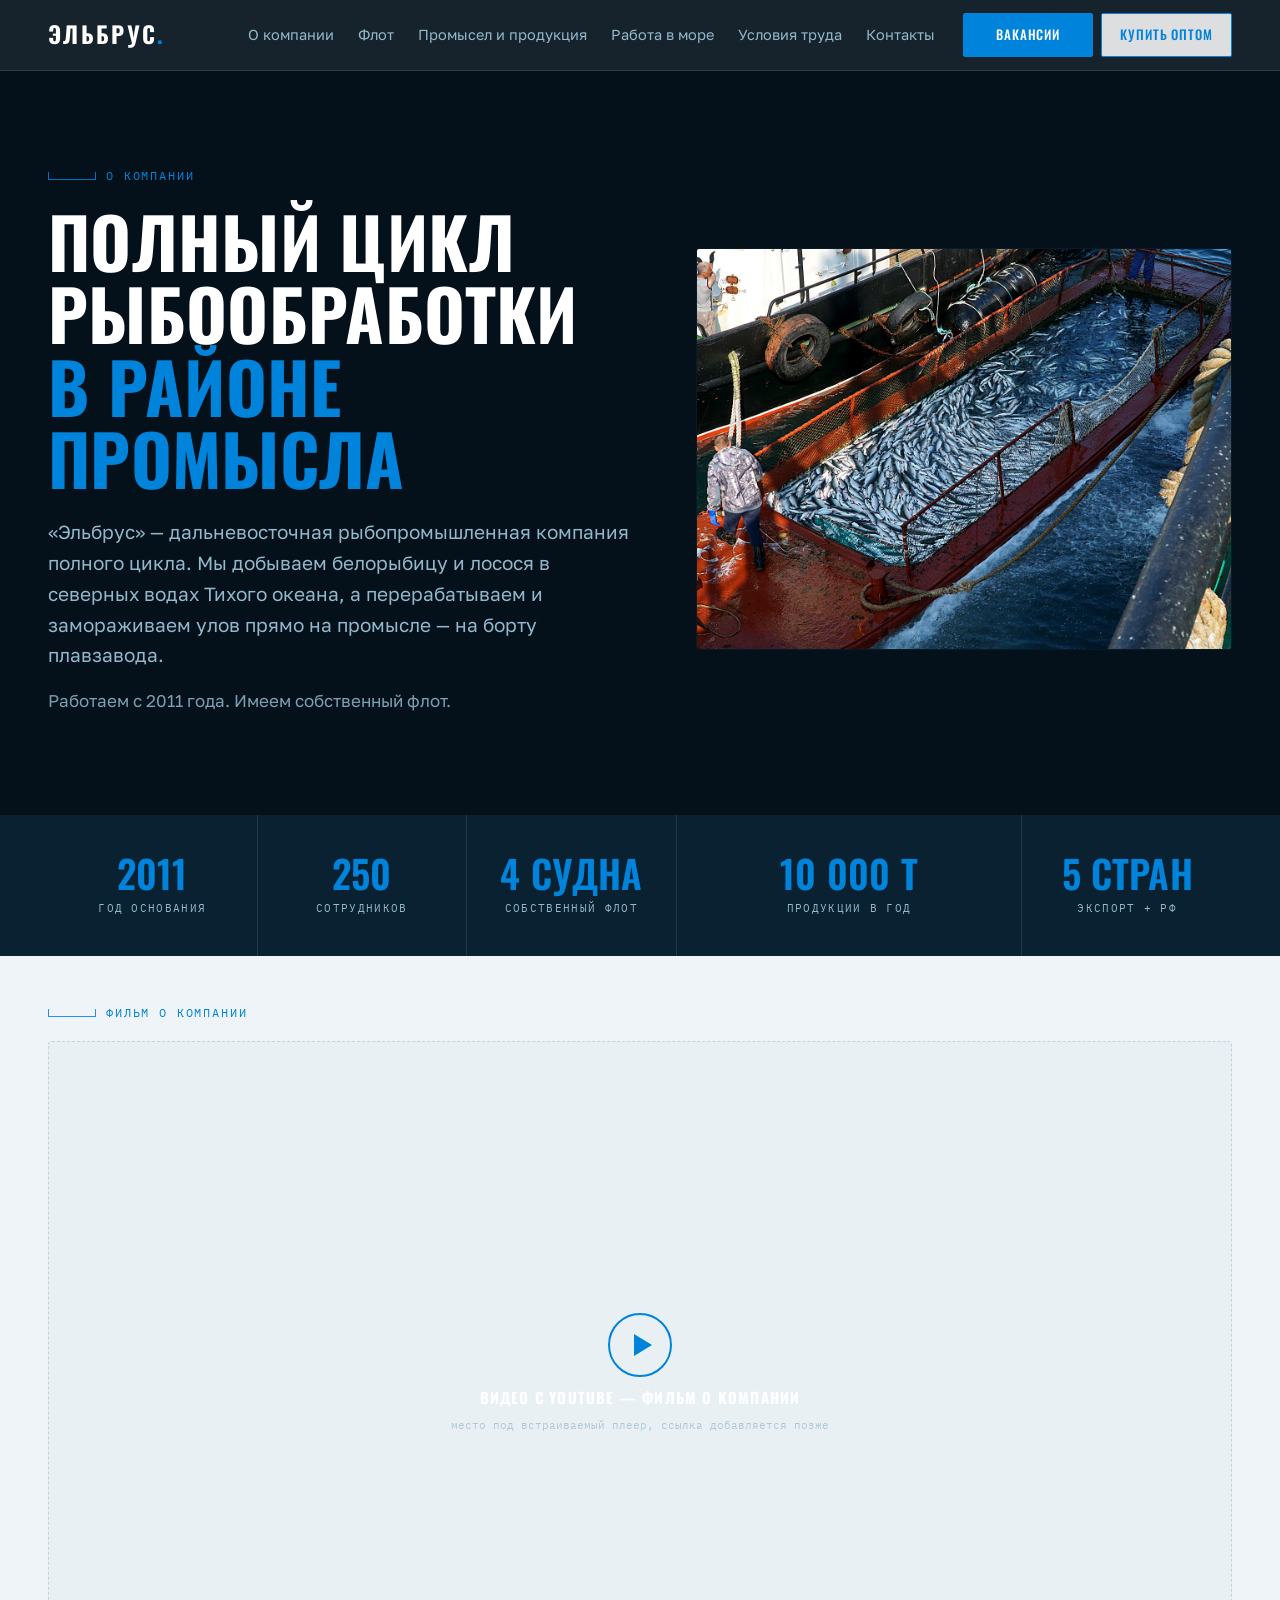
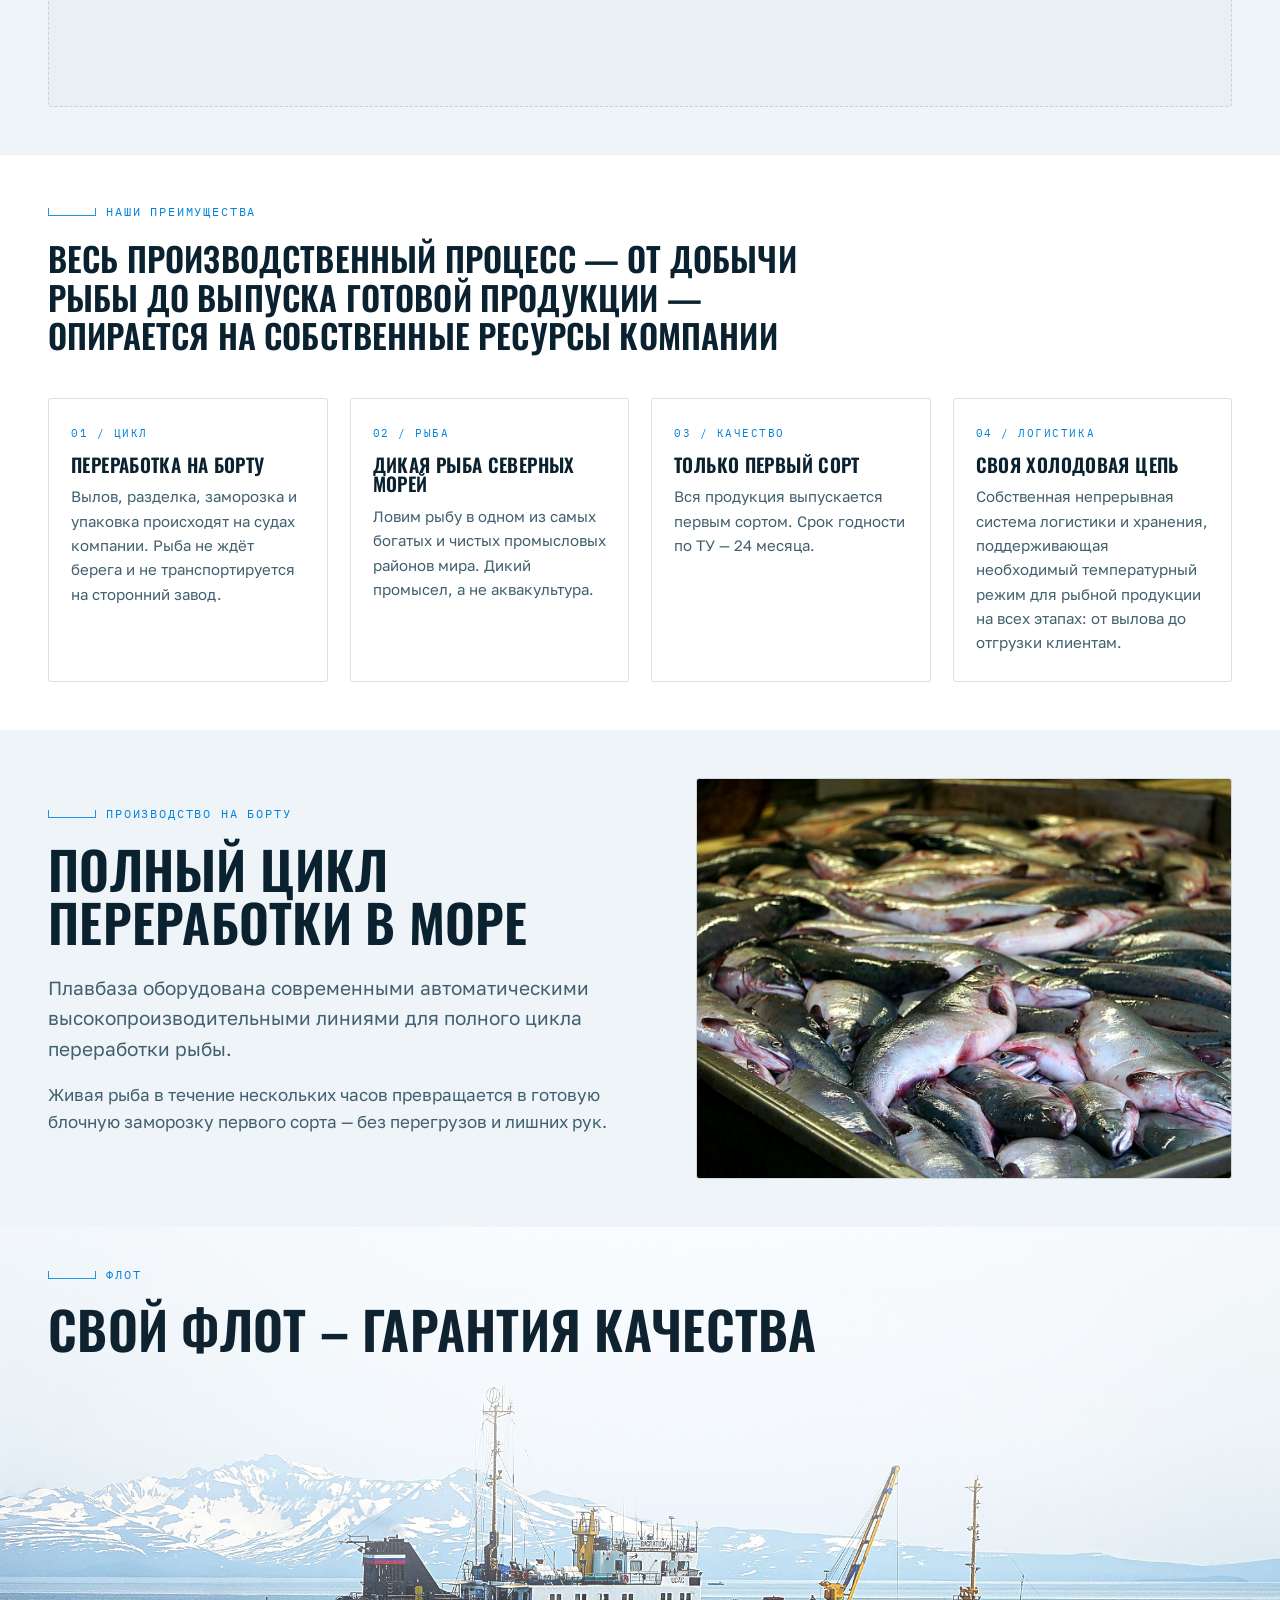
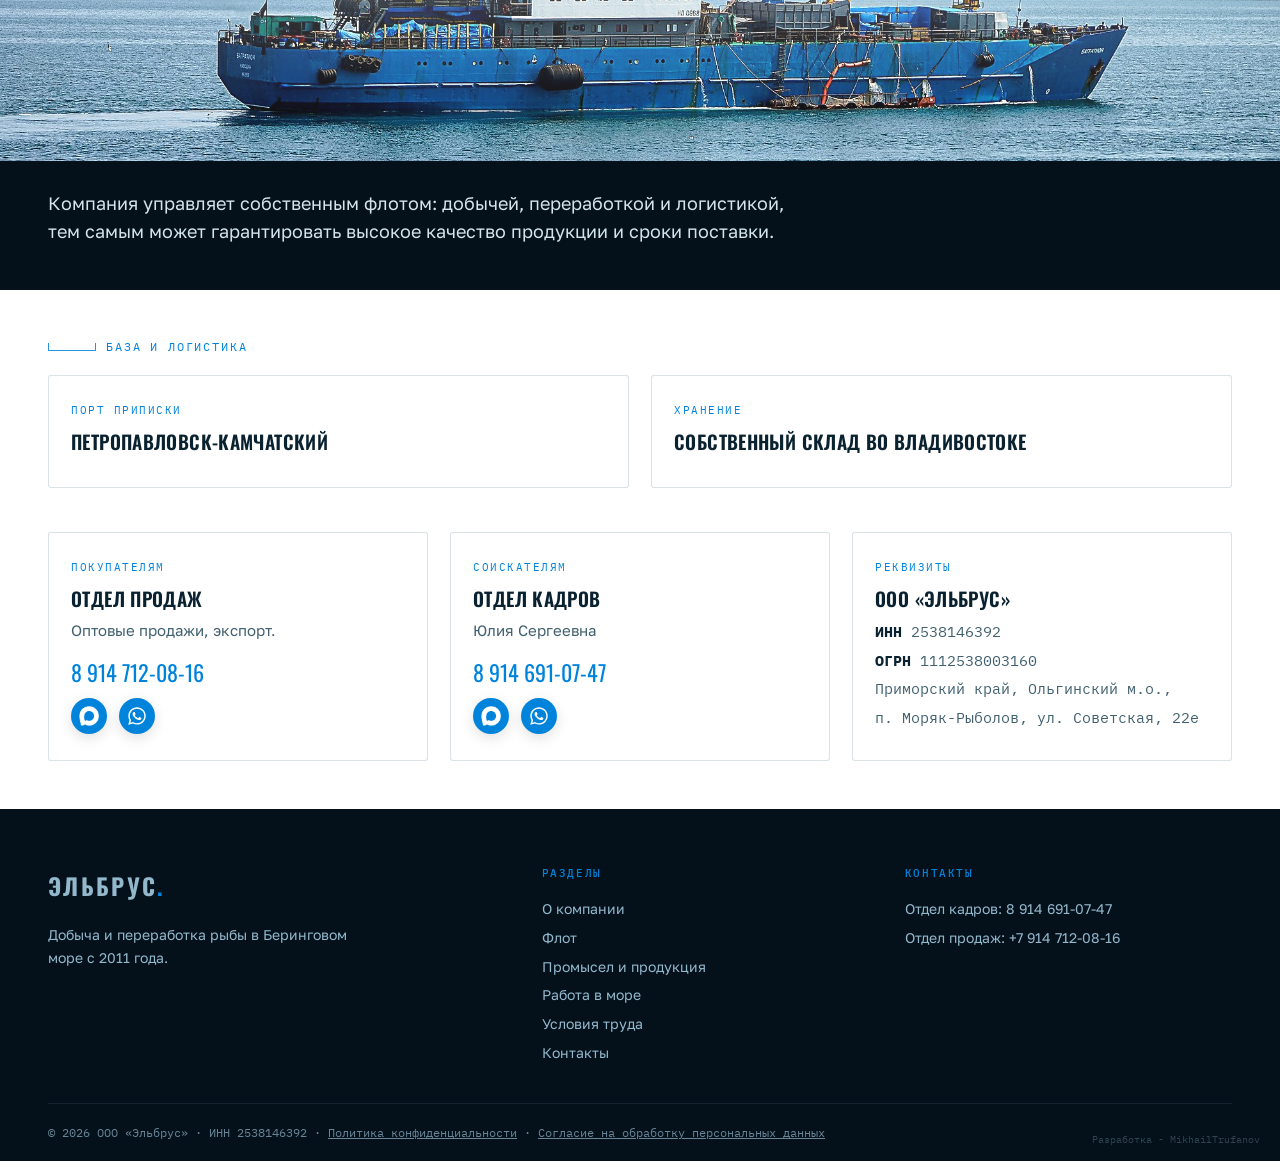
==== Elbrus_o_kompanii.html @ 2e18b9bd "Update HTML pages mobile fix" ====
<!DOCTYPE html><html lang="ru"><head><meta charset="utf-8">
<meta name="viewport" content="width=device-width, initial-scale=1"><title>ООО «Эльбрус» — О компании</title><link rel="preconnect" href="https://fonts.googleapis.com"><link rel="preconnect" href="https://fonts.gstatic.com" crossorigin><link href="https://fonts.googleapis.com/css2?family=Oswald:wght@400;500;600;700&family=Golos+Text:wght@400;500;600;700&family=IBM+Plex+Mono:wght@400;500&display=swap" rel="stylesheet">
<style>
:root{
  --abyss:#04111B; --hull:#0A2131; --steel:#1B4A66; --edge:#22506E;
  --foam:#93B8CC; --ice:#EEF4F7; --paper:#fff; --ink:#0A2130; --ink-soft:#41606F;
  --amber:#E8A33D; --amber-d:#C08028; --orange:#F07A1E; --orange-d:#D2650F; --blue:#0083DB;
  --display:'Oswald','Arial Narrow',Impact,sans-serif;
  --body:'Golos Text','Segoe UI',system-ui,-apple-system,Roboto,sans-serif;
  --mono:'IBM Plex Mono',Consolas,ui-monospace,Menlo,monospace;
  --wrap:1240px;
}
*{box-sizing:border-box}
html{scroll-behavior:smooth}
body{margin:0;overflow-x:hidden;background:var(--paper);color:var(--ink);font-family:var(--body);font-size:17px;line-height:1.62;-webkit-font-smoothing:antialiased}
img{max-width:100%;display:block}
a{color:inherit}
.wrap{max-width:var(--wrap);margin:0 auto;padding:0 28px}

/* ---------- signature: dimension line eyebrow ---------- */
.dim{display:flex;align-items:center;gap:10px;font-family:var(--mono);font-size:11.5px;letter-spacing:.16em;text-transform:uppercase;color:var(--blue);margin:0 0 18px}
.dim::before{content:"";width:46px;height:7px;border-left:1px solid currentColor;border-right:1px solid currentColor;border-bottom:1px solid currentColor;opacity:.85;flex:none}
.sec-dark .dim{color:var(--blue)}

h1,h2,h3,.stat-v{font-family:var(--display);text-transform:uppercase;font-weight:600;letter-spacing:.005em;line-height:1.03;margin:0}
h2{font-size:clamp(30px,4.4vw,52px)}
h3{font-size:19px;letter-spacing:.02em}
p{margin:0 0 16px}
.lead{font-size:19px;color:var(--ink-soft);max-width:62ch}
.sec{padding:48px 0}
.sec-dark{background:var(--abyss);color:var(--ice)}
.sec-dark h2,.sec-dark h3{color:#fff}
.sec-dark .lead{color:var(--foam)}
.sec-ice{background:var(--ice)}

/* ---------- header ---------- */
.hdr{position:sticky;top:0;z-index:50;background:rgba(4,17,27,.92);backdrop-filter:blur(10px);border-bottom:1px solid rgba(147,184,204,.16)}
.hdr .wrap{display:flex;align-items:center;gap:28px;height:70px}
.logo{font-family:var(--display);font-size:23px;font-weight:700;letter-spacing:.1em;color:#fff;text-decoration:none;white-space:nowrap}
.logo span{color:var(--blue)}
.nav{display:flex;gap:24px;margin-left:auto;font-size:14.5px}
.nav a{color:var(--foam);text-decoration:none;transition:color .2s}
.nav a:hover{color:#fff}
.btn{display:inline-flex;align-items:center;justify-content:center;gap:8px;font-family:var(--display);text-transform:uppercase;letter-spacing:.07em;font-size:14px;font-weight:500;padding:13px 24px;border-radius:2px;text-decoration:none;border:1px solid transparent;cursor:pointer;transition:.2s}
.btn-amber{background:var(--blue);color:#fff;border-color:var(--blue)}
.btn-amber:hover{background:#0069B0;border-color:#0069B0}
.btn-ghost{border-color:rgba(147,184,204,.45);color:var(--ice)}
.btn-ghost:hover{border-color:var(--foam);background:rgba(147,184,204,.1)}
.hdr .btn{padding:10px 18px;font-size:13px}
.hdr-cta{display:flex;align-items:center;gap:8px}
.hdr-cta .btn{min-width:130px}
.nav-cta{display:none}
.nav-cta a.btn-amber,.nav-cta a.btn-amber:hover{color:#fff}
.nav-cta a.btn-light,.nav-cta a.btn-light:hover{color:var(--blue)}
.burger{display:none;margin-left:auto;background:none;border:1px solid rgba(147,184,204,.4);color:var(--ice);border-radius:2px;padding:8px 12px;font-family:var(--mono);font-size:12px}

/* ---------- hero ---------- */
.hero{position:relative;background:var(--abyss);color:#fff;overflow:hidden}
.hero-media{position:absolute;inset:0}
.hero-media svg{width:100%;height:100%;opacity:.5}
.hero-grad{position:absolute;inset:0;background:linear-gradient(105deg,rgba(7,26,38,.97) 0%,rgba(7,26,38,.86) 46%,rgba(7,26,38,.5) 100%)}
.hero-inner{position:relative;padding:0 0 92px}
.hero h1{font-size:clamp(40px,6.6vw,82px);font-weight:700;max-width:16ch}
.hero h1 em{font-style:normal;color:var(--amber)}
.hero-sub{font-size:19px;color:var(--foam);max-width:56ch;margin:26px 0 34px}
.hero-cta{display:flex;gap:14px;flex-wrap:wrap}
.hero-note{font-family:var(--mono);font-size:12px;color:var(--foam);margin-top:20px;opacity:.75}
/* video slot */
.slot{border:1px dashed rgba(147,184,204,.5);border-radius:3px;background:rgba(147,184,204,.06);display:flex;flex-direction:column;align-items:center;justify-content:center;text-align:center;padding:22px;gap:6px;color:var(--foam)}
.slot b{font-family:var(--display);text-transform:uppercase;letter-spacing:.09em;font-size:13px;font-weight:500;color:var(--foam)}
.slot small{font-family:var(--mono);font-size:10.5px;letter-spacing:.06em;opacity:.75}
.slot-ice{border-color:rgba(27,74,102,.35);background:rgba(27,74,102,.05);color:var(--ink-soft)}
.slot-ice b,.slot-ice small{color:var(--ink-soft)}
.hero-slot{margin:54px 0 0;height:210px}
.hero-facts{display:grid;grid-template-columns:repeat(4,1fr);border-top:1px solid rgba(147,184,204,.2);margin-top:38px}
.hero-facts div{padding:20px 22px 30px;border-right:1px solid rgba(147,184,204,.14);font-family:var(--mono);font-size:12.5px;letter-spacing:.05em;color:var(--foam)}
.hero-facts div:last-child{border-right:none}
.hero-facts b{display:block;font-family:var(--display);font-size:22px;color:#fff;letter-spacing:.03em;margin-bottom:2px;font-weight:500}

/* ---------- trust bar ---------- */
.trust{background:var(--hull);color:#fff}
.trust .wrap{display:grid;grid-template-columns:minmax(0,1fr) minmax(0,1fr) minmax(0,1fr) minmax(0,1.65fr) minmax(0,1fr)}
.stat{padding:38px 16px;border-right:1px solid rgba(147,184,204,.16);text-align:center}
.stat:last-child{border-right:none}
.stat-v{font-size:clamp(30px,3.0vw,40px);color:var(--blue);font-weight:600}
.stat-v.nw{white-space:nowrap}
.stat-l{font-family:var(--mono);font-size:11px;letter-spacing:.12em;text-transform:uppercase;color:var(--foam);margin-top:8px}

/* ---------- generic grids ---------- */
.two{display:grid;grid-template-columns:1.05fr .95fr;gap:56px;align-items:start}
.cards{display:grid;gap:22px;margin-top:44px}
.c4{grid-template-columns:repeat(4,1fr)}
.c3{grid-template-columns:repeat(3,1fr)}
.c2{grid-template-columns:repeat(2,1fr)}
.hero-two{display:grid;grid-template-columns:minmax(0,1.15fr) minmax(0,.85fr);gap:48px;align-items:center;margin-top:6px}
.hero-photo{margin:0;border-radius:3px;overflow:hidden;border:1px solid rgba(147,184,204,.25)}
.hero-photo img{width:100%;height:auto}

.hero-reel{position:relative;width:100%;max-width:calc((100vh - 94px) * 16 / 9);margin:0 auto;background:#04121C;overflow:hidden}
.hero-reel video{width:100%;height:auto;display:block}
.hero-scrim{position:absolute;left:0;right:0;top:0;height:62%;pointer-events:none;
  background:linear-gradient(180deg,rgba(255,255,255,.74) 0%,rgba(255,255,255,.62) 36%,rgba(255,255,255,.30) 70%,rgba(255,255,255,0) 100%)}
.fleet-hero{position:relative;width:100%;overflow:hidden;margin:0 0 6px}
.fleet-hero img{width:100%;display:block}
.fleet-scrim{position:absolute;inset:0;pointer-events:none;
  background:linear-gradient(180deg,rgba(255,255,255,.80) 0%,rgba(255,255,255,.62) 40%,rgba(255,255,255,.18) 74%,rgba(255,255,255,0) 100%)}
.fleet-ov{position:absolute;left:0;right:0;top:0;padding:clamp(18px,3vw,44px) 0 0}
.fleet-ov h2{color:#0F2230}
.fleet-ov .dim{color:var(--blue)}
.fleet-ov .lead{color:#22384A}
.fleet-description{max-width:70ch;margin:28px 0 0;color:#D4E4EC;font-size:18px;line-height:1.6}
.hero-cta-under{display:flex;gap:14px;justify-content:center;margin:36px 0 0}
.hero-shot{position:relative;margin:0;border-radius:3px;overflow:hidden;border:1px solid rgba(147,184,204,.25)}
.hero-shot img{width:100%;display:block}
.hero-ov{position:absolute;left:0;right:0;top:0;padding:clamp(14px,2.8vw,38px) clamp(14px,3vw,48px) 0;text-align:center}
.hero-ov h1{color:#0F2230;white-space:nowrap;max-width:none;font-size:clamp(16px,3.45vw,50px)}
.hero-ov h1 em{font-style:normal;color:var(--blue)}
.hero-ov .hero-sub{color:#22384A;margin:clamp(7px,1.2vw,16px) auto clamp(11px,1.7vw,24px);max-width:76ch;font-size:clamp(8.5px,1.3vw,19px);line-height:1.5}
.hero-ov .hero-cta{justify-content:center}
.hero-ov .btn{padding:clamp(6px,.95vw,13px) clamp(11px,1.7vw,24px);font-size:clamp(8.5px,1.02vw,14px)}
.btn-light{background:rgba(255,255,255,.85);border-color:var(--blue);color:var(--blue)}
.btn-light:hover{background:#fff}
.dim.hero-div{color:var(--blue);margin:30px 0}
.hero-video{margin:0;border-radius:3px;overflow:hidden;border:1px solid rgba(147,184,204,.25);background:#000}
.hero-video video{width:100%;height:auto;display:block}
.about-photo{margin:0;border-radius:3px;overflow:hidden;border:1px solid rgba(27,74,102,.16)}
.about-photo img{width:100%;height:auto}
.card{border:1px solid rgba(27,74,102,.16);border-radius:3px;padding:26px 22px;background:var(--paper)}
.card h3{margin-bottom:10px}
.card p{font-size:15px;color:var(--ink-soft);margin:0}
.sec-dark .card{background:var(--hull);border-color:rgba(147,184,204,.16)}
.sec-dark .card p{color:var(--foam)}
.idx{font-family:var(--mono);font-size:11px;color:var(--blue);letter-spacing:.14em;display:block;margin-bottom:12px}

/* ---------- fleet blueprints ---------- */
.ship{background:var(--hull);border:1px solid rgba(147,184,204,.18);border-radius:3px;overflow:hidden}
.ship-draw{padding:8px!important;background:
   linear-gradient(rgba(147,184,204,.075) 1px,transparent 1px) 0 0/100% 22px,
   linear-gradient(90deg,rgba(147,184,204,.075) 1px,transparent 1px) 0 0/22px 100%,
   var(--abyss);
  padding:12px}
.ship-draw svg{width:100%;height:auto;display:block}
.blue{fill:none;stroke:var(--foam);stroke-width:1.35;stroke-linejoin:round;stroke-linecap:round}
.blue-a{fill:none;stroke:var(--amber);stroke-width:1.35}
.blue-t{fill:none;stroke:rgba(147,184,204,.5);stroke-width:.8}
.wline{stroke:var(--amber);stroke-width:1;stroke-dasharray:7 5;opacity:.6}
.sv-lbl{font-family:'IBM Plex Mono',monospace;font-size:8.5px;fill:rgba(147,184,204,.8);letter-spacing:.08em}
.ship-body{padding:16px 16px 18px}
.ship-body h3{color:#fff;font-size:16px}
.ship-role{font-family:var(--mono);font-size:11px;letter-spacing:.1em;text-transform:uppercase;color:var(--blue);margin:6px 0 14px}
.spec{border-top:1px solid rgba(147,184,204,.16);display:flex;justify-content:space-between;gap:12px;padding:8px 0;font-size:13.5px}
.spec dt{color:var(--foam);font-family:var(--mono);font-size:11.5px;letter-spacing:.05em}
.spec dd{margin:0;color:#fff;text-align:right}
.fleet-note{font-family:var(--mono);font-size:11.5px;color:var(--foam);margin-top:26px;opacity:.8;line-height:1.6}

/* ---------- catch map ---------- */
.map-box{background:var(--paper);border:1px solid rgba(27,74,102,.16);border-radius:3px;padding:20px}
.map-box svg{width:100%;height:auto}
.zones{display:grid;gap:10px;margin-top:6px}
.zone{display:flex;gap:14px;align-items:baseline;border-bottom:1px dotted rgba(27,74,102,.25);padding:11px 0}
.zone b{font-family:var(--display);text-transform:uppercase;font-size:14px;letter-spacing:.04em;font-weight:500;min-width:210px}
.zone span{font-size:14.5px;color:var(--ink-soft)}

/* ---------- products ---------- */
.prods{display:grid;grid-template-columns:repeat(4,1fr);gap:20px;margin-top:44px}
.prod{border:1px solid rgba(27,74,102,.16);border-radius:3px;overflow:hidden;background:var(--paper);transition:.25s;display:flex;flex-direction:column}
.prod:hover{transform:translateY(-3px);box-shadow:0 12px 28px rgba(10,33,48,.13)}
.prod img{aspect-ratio:4/3;object-fit:cover;width:100%}
.prod-b{padding:18px 18px 20px;display:flex;flex-direction:column;flex:1}
.prod h3{font-size:17px;margin-bottom:9px}
.prod-cut{font-family:var(--mono);font-size:11px;letter-spacing:.09em;color:var(--blue);text-transform:uppercase;margin-bottom:9px}
.prod-r{font-size:13.5px;color:var(--ink-soft);line-height:1.5;flex:1}
.prod-pk{font-family:var(--mono);font-size:11.5px;color:var(--ink-soft);border-top:1px solid rgba(27,74,102,.14);margin-top:12px;padding-top:10px}
.legend{display:flex;flex-wrap:wrap;gap:8px 26px;margin-top:30px;font-family:var(--mono);font-size:12px;color:var(--ink-soft)}
.legend b{color:var(--ink)}
.geo{display:grid;grid-template-columns:1fr 1fr;gap:22px;margin-top:44px}
.geo-c{border-left:2px solid var(--blue);padding:4px 0 4px 18px}
.geo-c b{font-family:var(--display);text-transform:uppercase;letter-spacing:.05em;font-size:15px;display:block;margin-bottom:6px}
.geo-c span{color:var(--ink-soft);font-size:15px}

/* ---------- vacancies ---------- */
.pay{display:flex;align-items:baseline;gap:20px;flex-wrap:wrap;border-bottom:1px solid rgba(147,184,204,.2);padding-bottom:26px;margin-bottom:8px}
.pay-v{font-family:var(--display);font-size:clamp(46px,8vw,104px);font-weight:700;color:var(--blue);line-height:.92;letter-spacing:-.01em}
.pay-l{font-family:var(--mono);font-size:12.5px;letter-spacing:.1em;text-transform:uppercase;color:var(--foam);max-width:24ch;line-height:1.7}
.pay-note{font-family:var(--mono);font-size:12px;color:var(--foam);opacity:.8;margin:14px 0 0}
.vac{display:flex;flex-direction:column;align-items:flex-start;gap:10px;padding:22px;border:1px solid rgba(147,184,204,.18);border-radius:3px;background:var(--hull)}
.vac h3{color:#fff;font-size:17px}
.vac-p{font-family:var(--mono);font-size:13px;color:var(--blue);white-space:nowrap}
.vac-p.tbd{color:var(--foam);opacity:.75}
.vlist{display:grid;gap:12px;margin-top:36px}
.vac .btn{margin-top:auto;align-self:flex-end}
.after-grid{margin-top:24px}
.hr-box{display:flex;gap:22px;align-items:center;flex-wrap:wrap;margin-top:34px;padding:24px 26px;border:1px solid var(--blue);border-radius:3px;background:rgba(0,131,219,.10)}
.hr-box b{font-family:var(--display);text-transform:uppercase;letter-spacing:.06em;font-size:16px;color:#fff}
.hr-box a{font-family:var(--display);font-size:24px;color:var(--blue);text-decoration:none;letter-spacing:.03em}

/* ---------- contacts ---------- */
.form{display:grid;gap:14px}
.form input,.form textarea{width:100%;padding:14px 16px;border:1px solid rgba(27,74,102,.22);border-radius:2px;font-family:var(--body);font-size:15px;background:var(--paper);color:var(--ink)}
.form textarea{min-height:112px;resize:vertical}
.form input:focus,.form textarea:focus{outline:2px solid var(--blue);outline-offset:1px;border-color:transparent}
.req{font-family:var(--mono);font-size:12.5px;color:var(--ink-soft);line-height:1.9}
.req b{color:var(--ink)}

/* messenger icons */
.msgrs{display:flex;gap:12px;margin-top:8px}
.msgr{width:36px;height:36px;border-radius:50%;background:var(--blue);color:#fff;display:inline-flex;align-items:center;justify-content:center;text-decoration:none;transition:background .15s ease,transform .15s ease;box-shadow:0 4px 14px rgba(0,0,0,.12)}
.msgr:hover{background:#0069B0;transform:translateY(-2px)}
.msgr svg{width:20px;height:20px;display:block}
.msgr img{width:20px;height:20px;display:block;object-fit:contain;filter:brightness(0) invert(1)}

/* ---------- footer ---------- */
.ftr{background:var(--abyss);color:var(--foam);padding:56px 0 18px;font-size:14px;position:relative}
.ftr-g{display:grid;grid-template-columns:1.4fr 1fr 1fr;gap:36px}
.ftr a{color:var(--foam);text-decoration:none;display:block;padding:3px 0}
.ftr a:hover{color:#fff}
.ftr h4{font-family:var(--mono);font-size:11px;letter-spacing:.14em;text-transform:uppercase;color:var(--blue);margin:0 0 12px;font-weight:500}
.ftr-btm{border-top:1px solid rgba(147,184,204,.16);margin-top:36px;padding-top:20px;font-family:var(--mono);font-size:11.5px;opacity:.7}.ftr-btm a{display:inline;padding:0;text-decoration:underline}.ftr-credit{position:absolute;right:20px;bottom:10px;font-family:var(--mono);font-size:10px;color:var(--foam);opacity:.3;text-decoration:none}.ftr-credit:hover{opacity:.6}

/* ---------- reveal ---------- */
.rv{opacity:1;transform:none}
.js-rv .rv{opacity:0;transform:translateY(18px);transition:opacity .7s ease,transform .7s ease}
.js-rv .rv.in{opacity:1;transform:none}
[id]{scroll-margin-top:86px}

/* ---------- responsive ---------- */
@media(max-width:1040px){
  .prods{grid-template-columns:repeat(2,1fr)}
  .c2{grid-template-columns:1fr}
  .hero-two{grid-template-columns:1fr;gap:34px}
  .c4{grid-template-columns:repeat(2,1fr)}
  .trust .wrap{grid-template-columns:repeat(3,minmax(0,1fr))}
  .stat-v.nw{white-space:normal}
  .stat:nth-child(3){border-right:none}
  .two{grid-template-columns:1fr;gap:38px}
  .nav{display:none}
  .nav.is-open{display:flex;position:absolute;top:100%;left:0;right:0;flex-direction:column;gap:14px;background:#04111B;padding:16px 20px;border-bottom:1px solid rgba(147,184,204,.2)}
  .burger{display:block}
  .hdr .hdr-cta{display:none}
  .nav-cta{display:flex;gap:10px;margin-top:4px}
}
@media(max-width:720px){
  body{font-size:16px}
  .sec{padding:32px 0}
  .wrap{padding:0 20px}
  .hero-inner{padding:22px 0 56px}
  .hero-scrim{display:none}
  .hero-cta-under{justify-content:flex-start;margin:22px 0 0}
  .hero-ov{position:static;padding:24px 20px 0;text-align:left}
  .hero-ov h1{color:#fff;white-space:normal;font-size:clamp(27px,7.8vw,42px)}
  .hero-ov .hero-sub{color:var(--foam);font-size:15.5px;max-width:none;margin:14px 0 20px}
  .hero-ov .hero-cta{justify-content:flex-start}
  .hero-ov .btn{font-size:13px;padding:12px 20px}
  .hero h1{font-size:clamp(29px,8.2vw,44px)}
  .hero-sub{font-size:17px}
  .hero-facts{grid-template-columns:repeat(2,1fr)}
  .hero-facts div{border-bottom:1px solid rgba(147,184,204,.14)}
  .trust .wrap{grid-template-columns:repeat(2,minmax(0,1fr))}
  .stat-v{font-size:clamp(22px,6.6vw,32px)}
  .stat{padding:26px 16px;border-right:1px solid rgba(147,184,204,.16)}
  .stat:nth-child(3){border-right:1px solid rgba(147,184,204,.16)}
  .prods,.c4,.c3,.c2,.geo{grid-template-columns:1fr}
  .ftr-g{grid-template-columns:1fr}
  .zone{flex-direction:column;gap:4px}
  .zone b{min-width:0}
  .hero-slot{height:170px}

  [id]{scroll-margin-top:116px}
  /* fleet: heading stays on the photo, prose moves below */
  .fleet-ov{padding:12px 0 0}
  .fleet-ov .wrap{text-align:right}
  .fleet-ov h2{font-size:clamp(22px,6.2vw,32px);line-height:1.12;margin:0}
  .fleet-scrim{background:linear-gradient(200deg,rgba(255,255,255,.92) 0%,rgba(255,255,255,.72) 45%,rgba(255,255,255,.12) 78%,rgba(255,255,255,0) 100%)}
  .fleet-description{font-size:16px;margin-top:22px}
}
@media(prefers-reduced-motion:reduce){
  *{animation:none!important;transition:none!important}
  .js-rv .rv{opacity:1;transform:none}
  html{scroll-behavior:auto}
}

.page-hero{background:var(--abyss);color:#fff;padding:96px 0 84px;position:relative}
.page-hero .dim{color:var(--blue)}
.page-hero h1{font-size:clamp(36px,6vw,70px);font-weight:700;max-width:20ch}
.ph-photo{margin:0;border-radius:3px;overflow:hidden;border:1px solid rgba(27,74,102,.16)}
.ph-photo img{width:100%;height:100%;object-fit:cover;display:block}
.jt{text-align:justify;text-justify:inter-word}
.prose{max-width:70ch}
.prose p{margin:0 0 16px}
.band{position:relative;width:100%;overflow:hidden}
.band img{width:100%;display:block}
.band-scrim{position:absolute;inset:0;background:linear-gradient(90deg,rgba(4,17,27,.9) 0%,rgba(4,17,27,.55) 45%,rgba(4,17,27,.15) 100%),linear-gradient(180deg,rgba(4,17,27,.55),rgba(4,17,27,0) 45%)}
.band-ov{position:absolute;inset:0}
.band-ov .wrap{position:absolute;top:50%;left:0;right:0;transform:translateY(-50%)}
.band-ov .lead{color:var(--foam);max-width:44ch}
.band-ov h2{color:#fff}
.gallery{display:grid;grid-template-columns:repeat(3,1fr);gap:14px;margin-top:44px}
.gallery figure{margin:0;border-radius:3px;overflow:hidden;border:1px solid rgba(27,74,102,.14);aspect-ratio:4/3}
.gallery img{width:100%;height:100%;object-fit:cover;display:block;transition:transform .4s}
.gallery figure:hover img{transform:scale(1.04)}
.chips{display:flex;flex-wrap:wrap;gap:10px;margin-top:8px}
.chip{border:1px solid rgba(27,74,102,.2);border-radius:20px;padding:8px 16px;font-size:14px;background:#fff}
.chip b{font-weight:600}
.pk-table{width:100%;border-collapse:collapse;margin-top:10px;font-size:14.5px}
.pk-table td{padding:11px 4px;border-bottom:1px solid rgba(27,74,102,.14)}
.pk-table td:last-child{text-align:right;color:var(--ink-soft);font-family:var(--mono);font-size:12.5px}
.yt{aspect-ratio:16/9;border-radius:4px;border:1px dashed rgba(147,184,204,.5);background:rgba(147,184,204,.06);display:flex;flex-direction:column;align-items:center;justify-content:center;text-align:center;gap:8px;color:var(--foam)}
.yt b{font-family:var(--display);text-transform:uppercase;letter-spacing:.08em;font-size:15px;color:#fff}
.yt small{font-family:var(--mono);font-size:11px;opacity:.7}
.yt .play{width:64px;height:64px;border-radius:50%;border:2px solid var(--blue);display:flex;align-items:center;justify-content:center}
.yt .play::after{content:"";border-left:18px solid var(--blue);border-top:11px solid transparent;border-bottom:11px solid transparent;margin-left:5px}
@media(max-width:900px){.gallery{grid-template-columns:1fr 1fr}}
.trust.t3 .wrap{grid-template-columns:repeat(3,minmax(0,1fr))}
@media(max-width:600px){.about-third{max-width:100%!important}.trust.t3 .wrap{grid-template-columns:1fr}.gallery{grid-template-columns:1fr}.band-scrim{background:linear-gradient(180deg,rgba(4,17,27,.55),rgba(4,17,27,.75))}}
</style></head><body>
<header class="hdr">
  <div class="wrap">
    <a href="index.html" class="logo">ЭЛЬБРУС<span>.</span></a>
    <nav class="nav">
      <a href="#about">О компании</a>
      <a href="index.html#fleet">Флот</a>
      <a href="Elbrus_production.html">Промысел и продукция</a>
      <a href="Elbrus_work.html">Работа в море</a>
      <a href="Elbrus_work.html#life">Условия труда</a>
      <a href="#contacts">Контакты</a>
      <span class="nav-cta"><a href="Elbrus_work.html#vacancies" class="btn btn-amber">Вакансии</a><a href="Elbrus_production.html#contacts" class="btn btn-light">Купить оптом</a></span>
    </nav>
    <span class="hdr-cta"><a href="Elbrus_work.html#vacancies" class="btn btn-amber">Вакансии</a><a href="Elbrus_production.html#contacts" class="btn btn-light">Купить оптом</a></span>
    <button class="burger" aria-label="Меню">МЕНЮ</button>
  </div>
</header>

<section class="page-hero">
  <div class="wrap">
    <div class="two" style="align-items:center;gap:56px">
      <div>
        <p class="dim">О компании</p>
        <h1>Полный цикл рыбообработки<br><em style="color:var(--blue);font-style:normal;display:block;margin-top:1pt">в районе промысла</em></h1>
        <p class="lead" style="color:var(--foam);margin-top:24px">«Эльбрус» — дальневосточная рыбопромышленная компания полного цикла. Мы добываем белорыбицу и лосося в северных водах Тихого океана, а перерабатываем и замораживаем улов прямо на промысле — на борту плавзавода.</p>
        <p style="color:var(--foam);opacity:.85">Работаем с 2011 года. Имеем собственный флот.</p>
      </div>
      <figure class="ph-photo" style="aspect-ratio:4/3"><img src="[data-uri]" alt="Промысел компании «Эльбрус»"></figure>
    </div>
  </div>
</section>

<section class="trust">
  <div class="wrap">
    <div class="stat"><div class="stat-v">2011</div><div class="stat-l">Год основания</div></div>
    <div class="stat"><div class="stat-v">250</div><div class="stat-l">Сотрудников</div></div>
    <div class="stat"><div class="stat-v">4&nbsp;судна</div><div class="stat-l">Собственный флот</div></div>
    <div class="stat"><div class="stat-v">10&nbsp;000&nbsp;т</div><div class="stat-l">Продукции в год</div></div>
    <div class="stat"><div class="stat-v">5&nbsp;стран</div><div class="stat-l">Экспорт + РФ</div></div>
  </div>
</section>

<section class="sec sec-ice">
  <div class="wrap">
    <p class="dim">Фильм о компании</p>
    <div class="yt rv" style="margin-top:14px"><span class="play"></span><b>Видео с YouTube — фильм о компании</b><small>место под встраиваемый плеер, ссылка добавляется позже</small></div>
  </div>
</section>

<section class="sec">
  <div class="wrap">
    <p class="dim">Наши преимущества</p>
    <h2 style="max-width:42ch;font-size:clamp(24px,2.6vw,34px);line-height:1.15">Весь производственный процесс — от добычи рыбы до выпуска готовой продукции — опирается на собственные ресурсы компании</h2>
    <div class="cards c4 rv" style="margin-top:44px">
      <div class="card"><span class="idx">01 / ЦИКЛ</span><h3>Переработка на борту</h3><p>Вылов, разделка, заморозка и упаковка происходят на судах компании. Рыба не ждёт берега и не транспортируется на сторонний завод.</p></div>
      <div class="card"><span class="idx">02 / РЫБА</span><h3>Дикая рыба северных морей</h3><p>Ловим рыбу в одном из самых богатых и чистых промысловых районов мира. Дикий промысел, а не аквакультура.</p></div>
      <div class="card"><span class="idx">03 / КАЧЕСТВО</span><h3>Только первый сорт</h3><p>Вся продукция выпускается первым сортом. Срок годности по ТУ — 24 месяца.</p></div>
      <div class="card"><span class="idx">04 / ЛОГИСТИКА</span><h3>Своя холодовая цепь</h3><p>Собственная непрерывная система логистики и хранения, поддерживающая необходимый температурный режим для рыбной продукции на всех этапах: от вылова до отгрузки клиентам.</p></div>
    </div>
  </div>
</section>

<section class="sec sec-ice">
  <div class="wrap">
    <div class="two rv" style="align-items:center;gap:56px">
      <div>
        <p class="dim">Производство на борту</p>
        <h2>Полный цикл<br>переработки в море</h2>
        <p class="lead" style="margin-top:24px">Плавбаза оборудована современными автоматическими высокопроизводительными линиями для полного цикла переработки рыбы.</p>
        <p style="color:var(--ink-soft)">Живая рыба в течение нескольких часов превращается в готовую блочную заморозку первого сорта — без перегрузов и лишних рук.</p>
      </div>
      <figure class="ph-photo" style="aspect-ratio:4/3"><img src="[data-uri]" alt="Переработка рыбы на борту"></figure>
    </div>
  </div>
</section>

<section class="sec sec-dark" style="padding:0 0 44px" id="fleet">
  <figure class="fleet-hero" style="margin:0"><img src="[data-uri]" alt="Плавзавод «Багратион» на промысле">
    <div class="fleet-scrim"></div>
    <div class="fleet-ov"><div class="wrap">
      <p class="dim">Флот</p>
      <h2>Свой флот – гарантия качества</h2>
    </div></div>
  </figure>
  <div class="wrap"><p class="fleet-description">Компания управляет собственным флотом: добычей, переработкой и логистикой, тем самым может гарантировать высокое качество продукции и сроки поставки.</p></div>
</section>

<section class="sec" id="contacts">
  <div class="wrap">
    <p class="dim">База и логистика</p>
    <div class="cards c2 rv" style="margin-top:8px">
      <div class="card"><span class="idx">ПОРТ ПРИПИСКИ</span><h3>Петропавловск-Камчатский</h3></div>
      <div class="card"><span class="idx">ХРАНЕНИЕ</span><h3>Собственный склад во Владивостоке</h3></div>
    </div>
    <div class="cards c3 rv" style="margin-top:44px">
      <div class="card">
        <span class="idx">ПОКУПАТЕЛЯМ</span>
        <h3>Отдел продаж</h3>
        <p style="margin-bottom:12px">Оптовые продажи, экспорт.</p>
        <p style="font-family:var(--mono);font-size:12.5px;color:var(--blue)"><a href="tel:+79147120816"
            style="font-family:var(--display);font-size:22px;color:var(--blue);text-decoration:none">8 914
            712-08-16</a></p>
        <div class="msgrs">
          <a class="msgr" href="https://max.ru/u/f9LHodD0cOJZoiw3vXbMJLRTbSyV14CMwtY31w-Tjgg4xxMLqUXHnYgu-gY" target="_blank" rel="noopener" aria-label="Написать в MAX" title="MAX">
            <img src="Max_logo_black-1024x1024.png" alt="MAX" />
          </a>
          <a class="msgr" href="https://wa.me/79147120816" target="_blank" rel="noopener"
            aria-label="Написать в WhatsApp" title="WhatsApp"><svg viewBox="0 0 448 512" fill="currentColor">
              <path
                d="M380.9 97.1C339 55.1 283.2 32 223.9 32c-122.4 0-222 99.6-222 222 0 39.1 10.2 77.3 29.6 111L0 480l117.7-30.9c32.4 17.7 68.9 27 106.1 27h.1c122.3 0 224.1-99.6 224.1-222 0-59.3-25.2-115-67.1-157zm-157 341.6c-33.2 0-65.7-8.9-94-25.7l-6.7-4-69.8 18.3L72 359.2l-4.4-7c-18.5-29.4-28.2-63.3-28.2-98.2 0-101.7 82.8-184.5 184.6-184.5 49.3 0 95.6 19.2 130.4 54.1 34.8 34.9 56.2 81.2 56.1 130.5 0 101.8-84.9 184.6-186.6 184.6zm101.2-138.2c-5.5-2.8-32.8-16.2-37.9-18-5.1-1.9-8.8-2.8-12.5 2.8-3.7 5.6-14.3 18-17.6 21.8-3.2 3.7-6.5 4.2-12 1.4-32.6-16.3-54-29.1-75.5-66-5.7-9.8 5.7-9.1 16.3-30.3 1.8-3.7.9-6.9-.5-9.7-1.4-2.8-12.5-30.1-17.1-41.2-4.5-10.8-9.1-9.3-12.5-9.5-3.2-.2-6.9-.2-10.6-.2-3.7 0-9.7 1.4-14.8 6.9-5.1 5.6-19.4 19-19.4 46.3 0 27.3 19.9 53.7 22.6 57.4 2.8 3.7 39.1 59.7 94.8 83.8 35.2 15.2 49 16.5 66.6 13.9 10.7-1.6 32.8-13.4 37.4-26.4 4.6-13 4.6-24.1 3.2-26.4-1.3-2.5-5-3.9-10.5-6.6z" />
            </svg></a>
        </div>
      </div>
      <div class="card">
        <span class="idx">СОИСКАТЕЛЯМ</span>
        <h3>Отдел кадров</h3>
        <p style="margin-bottom:12px">Юлия Сергеевна</p>
        <a href="tel:+79146910747"
          style="font-family:var(--display);font-size:22px;color:var(--blue);text-decoration:none">8 914 691-07-47</a>
        <div class="msgrs">
          <a class="msgr" href="https://max.ru/u/f9LHodD0cOKA3kQjHaRKLTjYLIGsNuPNC4u_e3JG8VaYdOQYaML1v7WZ85M" target="_blank" rel="noopener" aria-label="Написать в MAX" title="MAX">
            <img src="Max_logo_black-1024x1024.png" alt="MAX" />
          </a>
          <a class="msgr" href="https://wa.me/79146910747" target="_blank" rel="noopener"
            aria-label="Написать в WhatsApp" title="WhatsApp"><svg viewBox="0 0 448 512" fill="currentColor">
              <path
                d="M380.9 97.1C339 55.1 283.2 32 223.9 32c-122.4 0-222 99.6-222 222 0 39.1 10.2 77.3 29.6 111L0 480l117.7-30.9c32.4 17.7 68.9 27 106.1 27h.1c122.3 0 224.1-99.6 224.1-222 0-59.3-25.2-115-67.1-157zm-157 341.6c-33.2 0-65.7-8.9-94-25.7l-6.7-4-69.8 18.3L72 359.2l-4.4-7c-18.5-29.4-28.2-63.3-28.2-98.2 0-101.7 82.8-184.5 184.6-184.5 49.3 0 95.6 19.2 130.4 54.1 34.8 34.9 56.2 81.2 56.1 130.5 0 101.8-84.9 184.6-186.6 184.6zm101.2-138.2c-5.5-2.8-32.8-16.2-37.9-18-5.1-1.9-8.8-2.8-12.5 2.8-3.7 5.6-14.3 18-17.6 21.8-3.2 3.7-6.5 4.2-12 1.4-32.6-16.3-54-29.1-75.5-66-5.7-9.8 5.7-9.1 16.3-30.3 1.8-3.7.9-6.9-.5-9.7-1.4-2.8-12.5-30.1-17.1-41.2-4.5-10.8-9.1-9.3-12.5-9.5-3.2-.2-6.9-.2-10.6-.2-3.7 0-9.7 1.4-14.8 6.9-5.1 5.6-19.4 19-19.4 46.3 0 27.3 19.9 53.7 22.6 57.4 2.8 3.7 39.1 59.7 94.8 83.8 35.2 15.2 49 16.5 66.6 13.9 10.7-1.6 32.8-13.4 37.4-26.4 4.6-13 4.6-24.1 3.2-26.4-1.3-2.5-5-3.9-10.5-6.6z" />
            </svg></a>
        </div>
      </div>
      <div class="card">
        <span class="idx">РЕКВИЗИТЫ</span>
        <h3>ООО «Эльбрус»</h3>
        <p class="req"><b>ИНН</b> 2538146392<br><b>ОГРН</b> 1112538003160<br>Приморский край, Ольгинский м.о.,<br>п.
          Моряк-Рыболов, ул. Советская, 22е</p>
      </div>
    </div>
  </div>
</section>

<footer class="ftr">
  <div class="wrap">
    <div class="ftr-g">
      <div>
        <a href="#top" class="logo" style="display:inline-block;margin-bottom:14px">ЭЛЬБРУС<span>.</span></a>
        <p style="max-width:34ch;line-height:1.7">Добыча и переработка рыбы в Беринговом море с 2011 года.</p>
      </div>
      <div>
        <h4>Разделы</h4>
        <a href="#about">О компании</a><a href="index.html#fleet">Флот</a><a href="Elbrus_production.html">Промысел и продукция</a><a href="Elbrus_work.html">Работа в море</a><a href="Elbrus_work.html#life">Условия труда</a><a href="#contacts">Контакты</a>
      </div>
      <div>
        <h4>Контакты</h4>
        <a href="tel:+79146910747">Отдел кадров: 8 914 691-07-47</a>
        <a href="tel:+79147120816">Отдел продаж: +7 914 712-08-16</a>
      </div>
    </div>
    <div class="ftr-btm">© 2026 ООО «Эльбрус» · ИНН 2538146392 · <a href="#privacy-policy">Политика конфиденциальности</a> · <a href="#personal-data-consent">Согласие на обработку персональных данных</a></div>
    <a class="ftr-credit" href="#">Разработка - MikhailTrufanov</a>
  </div>
</footer>
<script>
(function(){
  /* Reveal-on-scroll. The animation is opt-in: markup stays visible unless this
     script runs, and threshold 0 plus a bottom rootMargin makes the trigger
     independent of how tall the observed block is. */
  if(!('IntersectionObserver' in window)) return;
  document.documentElement.classList.add('js-rv');
  var io=new IntersectionObserver(function(es){
    es.forEach(function(e){
      if(!e.isIntersecting) return;
      e.target.classList.add('in');
      var p=e.target.querySelectorAll('.blue,.blue-a,.blue-t');
      p.forEach(function(el,i){
        var L=0; try{L=el.getTotalLength();}catch(err){return;}
        if(!L) return;
        el.style.strokeDasharray=L; el.style.strokeDashoffset=L;
        el.style.transition='stroke-dashoffset 1.1s ease '+(i*0.045)+'s';
        requestAnimationFrame(function(){el.style.strokeDashoffset=0;});
      });
      io.unobserve(e.target);
    });
  },{threshold:0,rootMargin:'0px 0px -10% 0px'});
  document.querySelectorAll('.rv').forEach(function(el){io.observe(el);});
})();

(function(){
  /* Mobile menu. All open-state styling lives in .nav.is-open, so nothing is
     left behind on the element after closing or resizing to desktop. */
  var b=document.querySelector('.burger'), n=document.querySelector('.nav');
  if(!b||!n) return;
  if(!n.id) n.id='main-nav';
  b.setAttribute('aria-controls',n.id);
  b.setAttribute('aria-expanded','false');
  function setOpen(open){
    n.classList.toggle('is-open',open);
    b.setAttribute('aria-expanded',open?'true':'false');
  }
  b.addEventListener('click',function(){setOpen(!n.classList.contains('is-open'));});
  n.addEventListener('click',function(e){if(e.target.closest('a')) setOpen(false);});
  document.addEventListener('keydown',function(e){
    if(e.key==='Escape'&&n.classList.contains('is-open')){setOpen(false);b.focus();}
  });
  var mq=window.matchMedia('(min-width:1041px)');
  var onDesktop=function(e){if(e.matches) setOpen(false);};
  if(mq.addEventListener){mq.addEventListener('change',onDesktop);}
  else if(mq.addListener){mq.addListener(onDesktop);}
})();
</script>
</body></html>
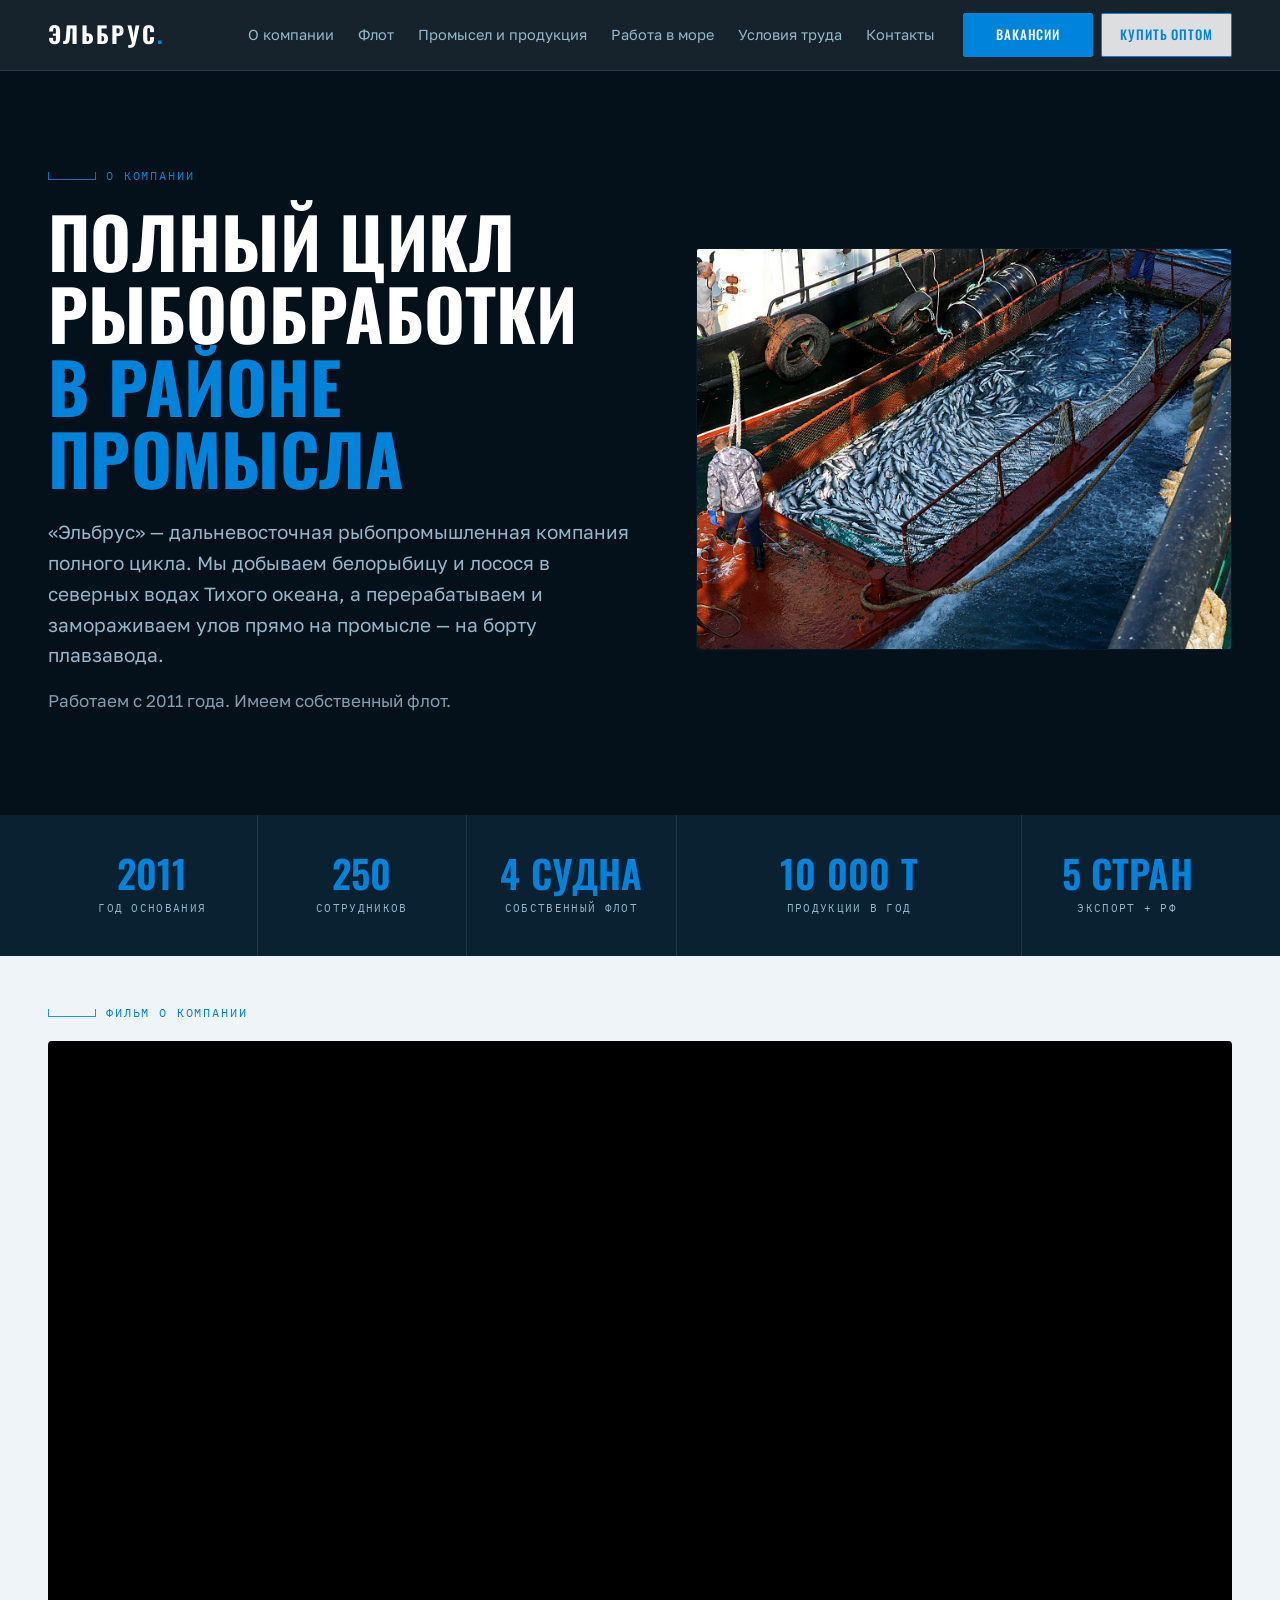
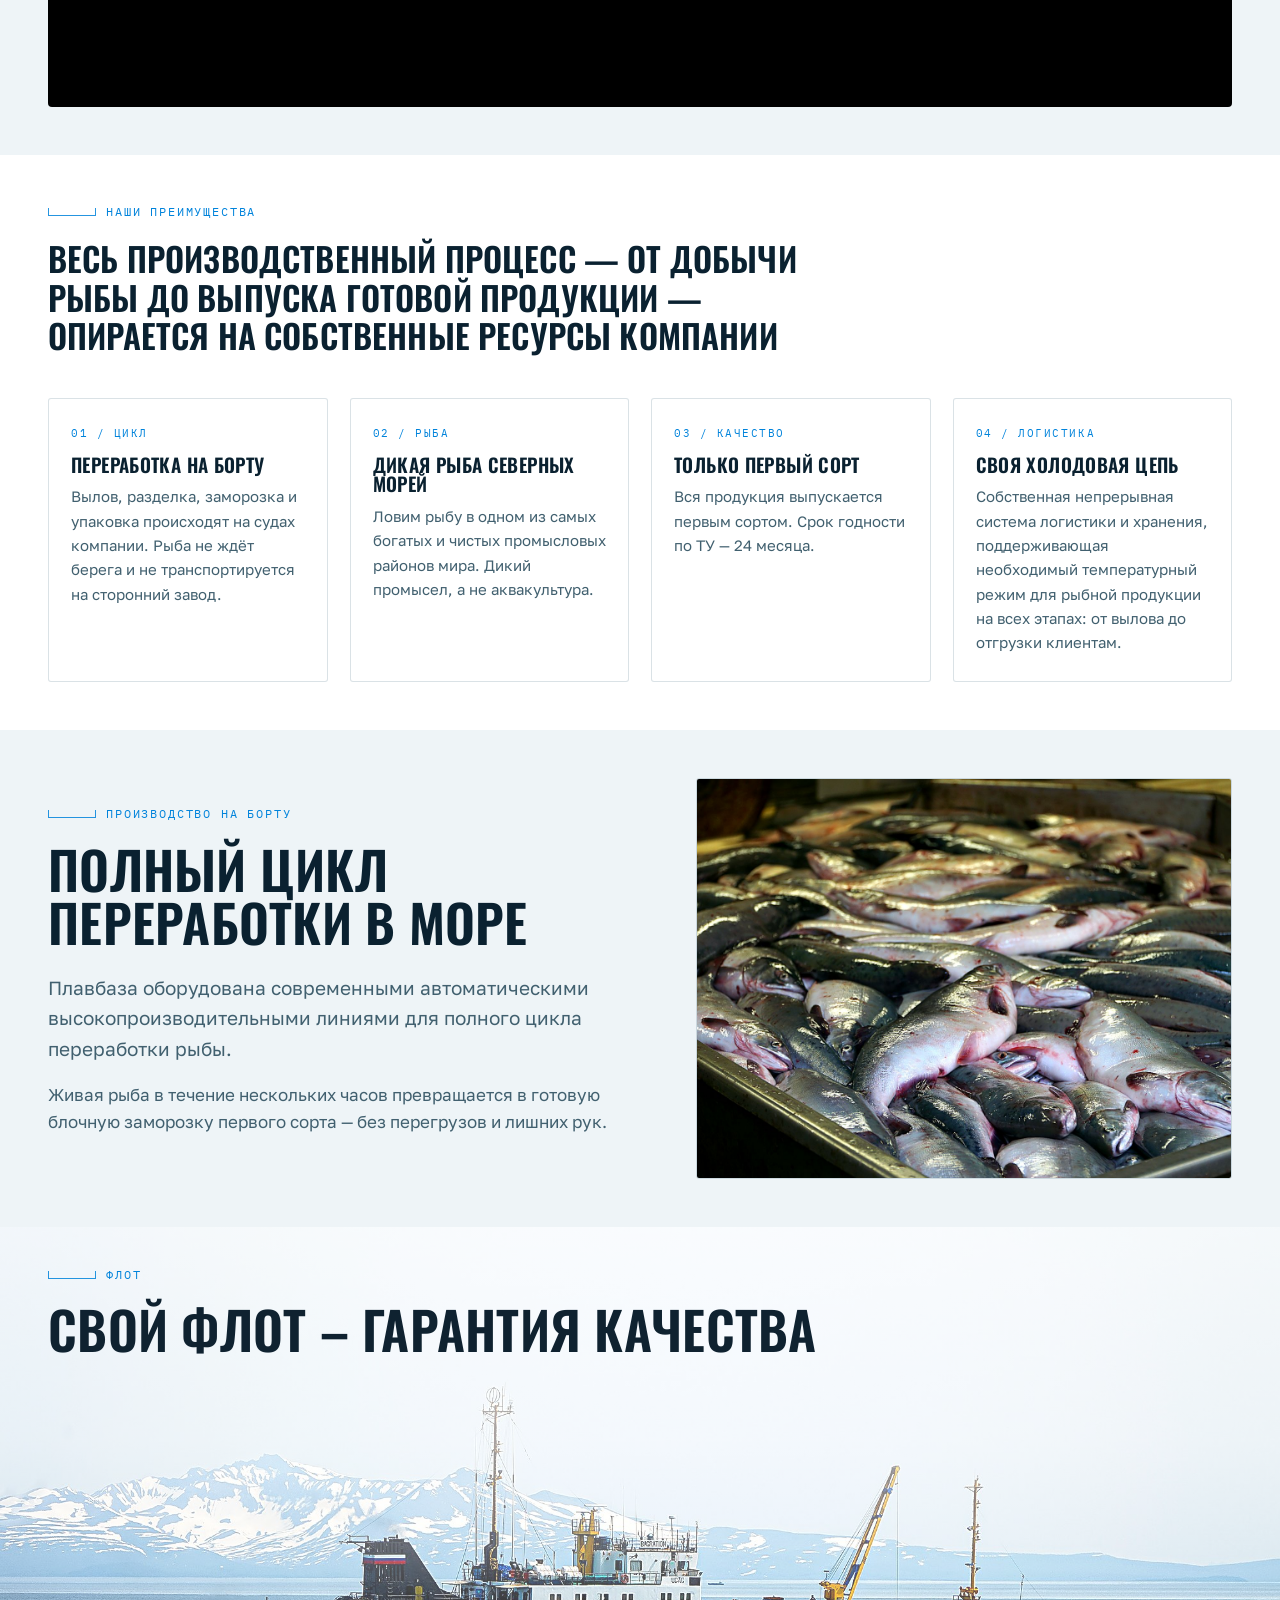
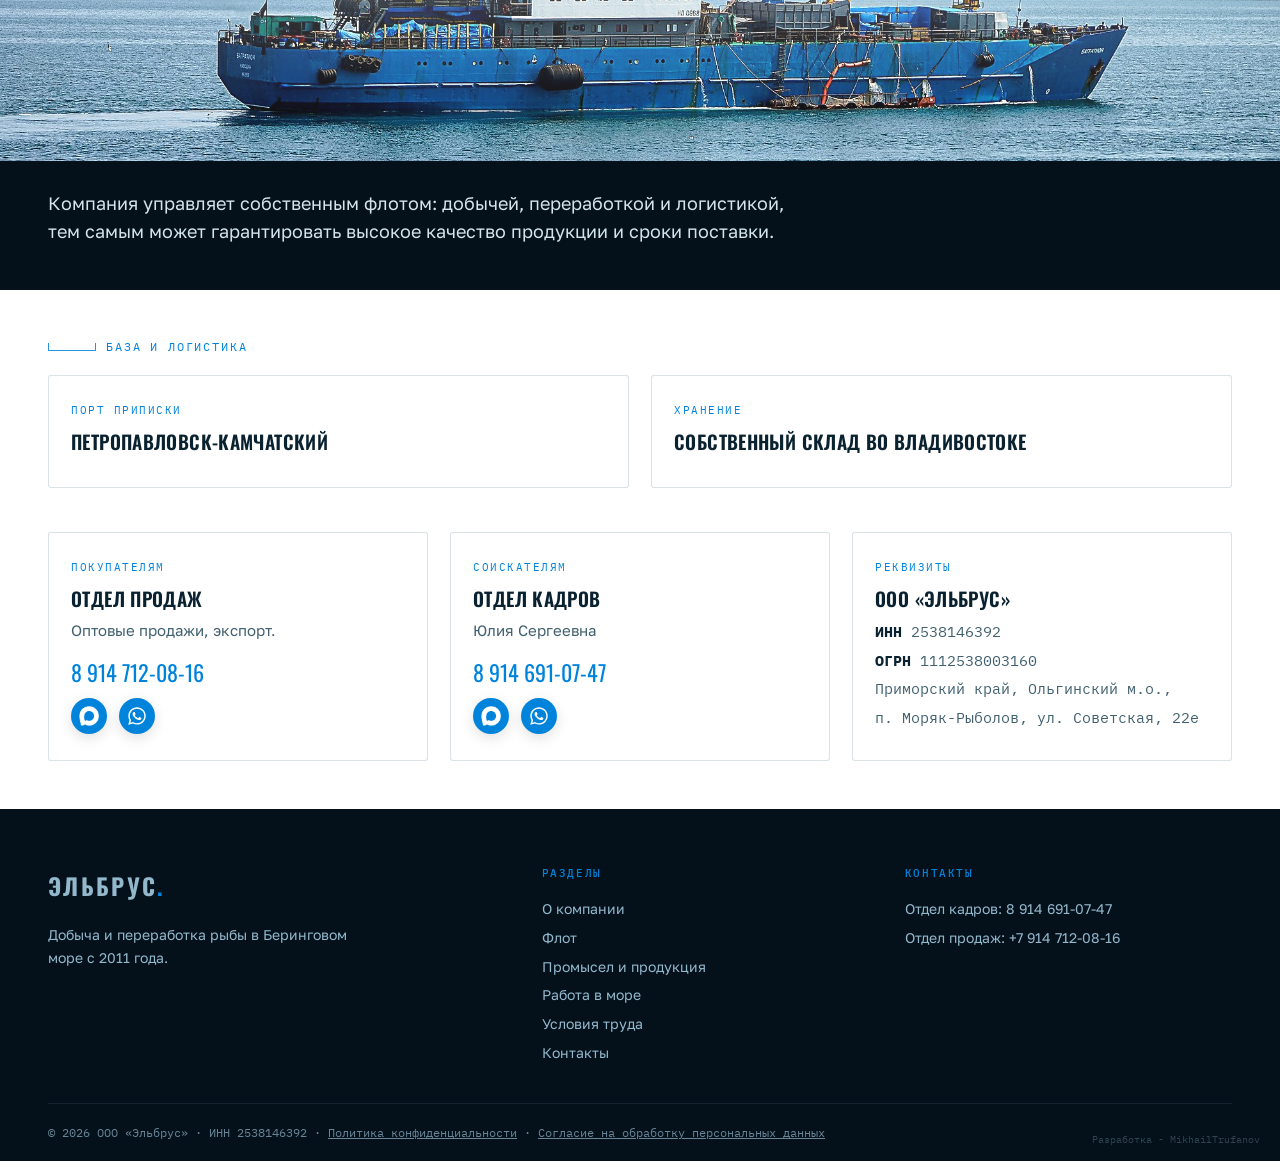
==== commit d23bd3a2: "Обновить HTML-страницы сайта" ====
--- a/Elbrus_o_kompanii.html
+++ b/Elbrus_o_kompanii.html
@@ -237,7 +237,7 @@
   .nav.is-open{display:flex;position:absolute;top:100%;left:0;right:0;flex-direction:column;gap:14px;background:#04111B;padding:16px 20px;border-bottom:1px solid rgba(147,184,204,.2)}
   .burger{display:block}
   .hdr .hdr-cta{display:none}
-  .nav-cta{display:flex;gap:10px;margin-top:4px}
+  .hdr .nav-cta{display:flex;gap:10px;margin-top:4px}
 }
 @media(max-width:720px){
   body{font-size:16px}
@@ -265,7 +265,8 @@
   .zone b{min-width:0}
   .hero-slot{height:170px}
 
-  [id]{scroll-margin-top:116px}
+  .hdr .wrap{height:56px}
+  [id]{scroll-margin-top:72px}
   /* fleet: heading stays on the photo, prose moves below */
   .fleet-ov{padding:12px 0 0}
   .fleet-ov .wrap{text-align:right}
@@ -309,9 +310,12 @@
 .yt small{font-family:var(--mono);font-size:11px;opacity:.7}
 .yt .play{width:64px;height:64px;border-radius:50%;border:2px solid var(--blue);display:flex;align-items:center;justify-content:center}
 .yt .play::after{content:"";border-left:18px solid var(--blue);border-top:11px solid transparent;border-bottom:11px solid transparent;margin-left:5px}
+.yt-embed{aspect-ratio:16/9;border-radius:4px;overflow:hidden;background:#000}
+.yt-embed iframe{display:block;width:100%;height:100%;border:none}
 @media(max-width:900px){.gallery{grid-template-columns:1fr 1fr}}
 .trust.t3 .wrap{grid-template-columns:repeat(3,minmax(0,1fr))}
 @media(max-width:600px){.about-third{max-width:100%!important}.trust.t3 .wrap{grid-template-columns:1fr}.gallery{grid-template-columns:1fr}.band-scrim{background:linear-gradient(180deg,rgba(4,17,27,.55),rgba(4,17,27,.75))}}
+@media(max-width:720px){.page-hero{padding-top:32px}}
 </style></head><body>
 <header class="hdr">
   <div class="wrap">
@@ -357,7 +361,7 @@
 <section class="sec sec-ice">
   <div class="wrap">
     <p class="dim">Фильм о компании</p>
-    <div class="yt rv" style="margin-top:14px"><span class="play"></span><b>Видео с YouTube — фильм о компании</b><small>место под встраиваемый плеер, ссылка добавляется позже</small></div>
+    <div class="yt-embed rv" style="margin-top:14px"><iframe src="https://rutube.ru/play/embed/9359dbbb2d6a9bea359d20b1b9dd54a0" allow="clipboard-write; autoplay" allowfullscreen title="Фильм о компании"></iframe></div>
   </div>
 </section>
 
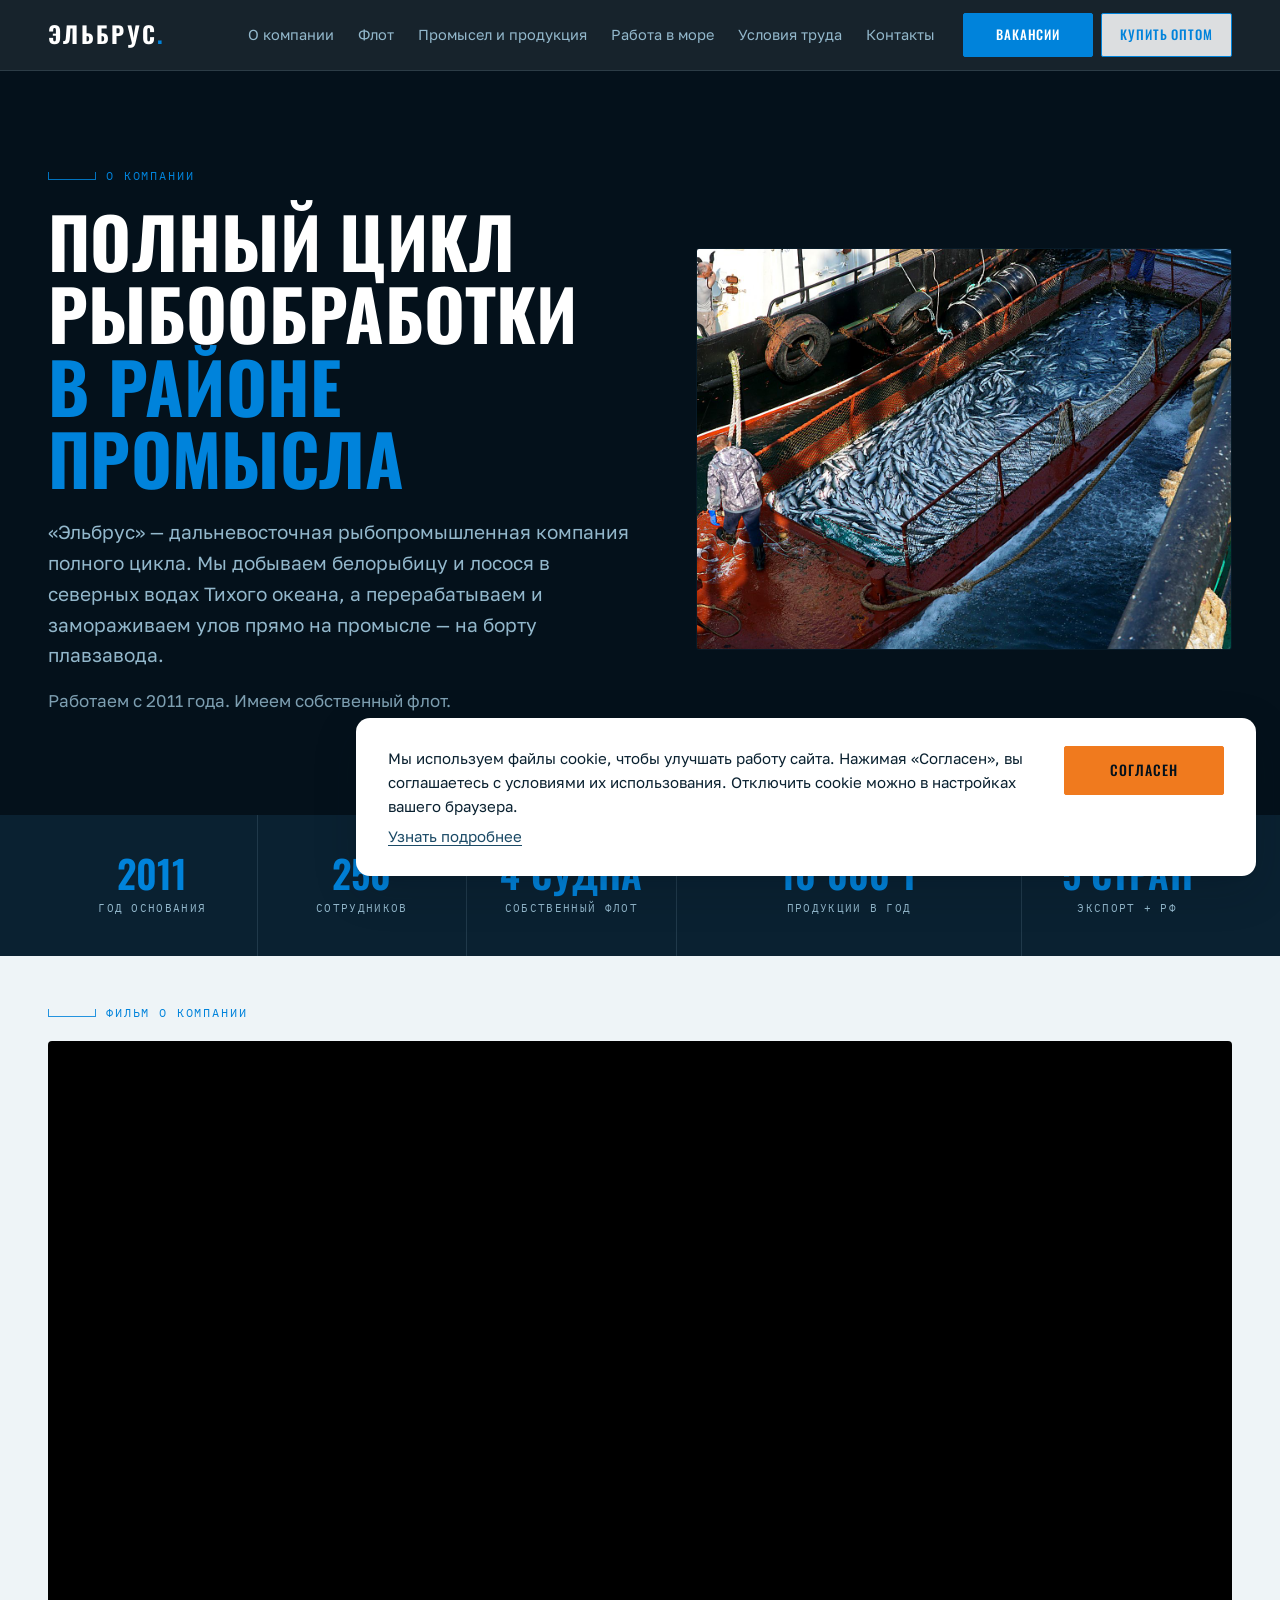
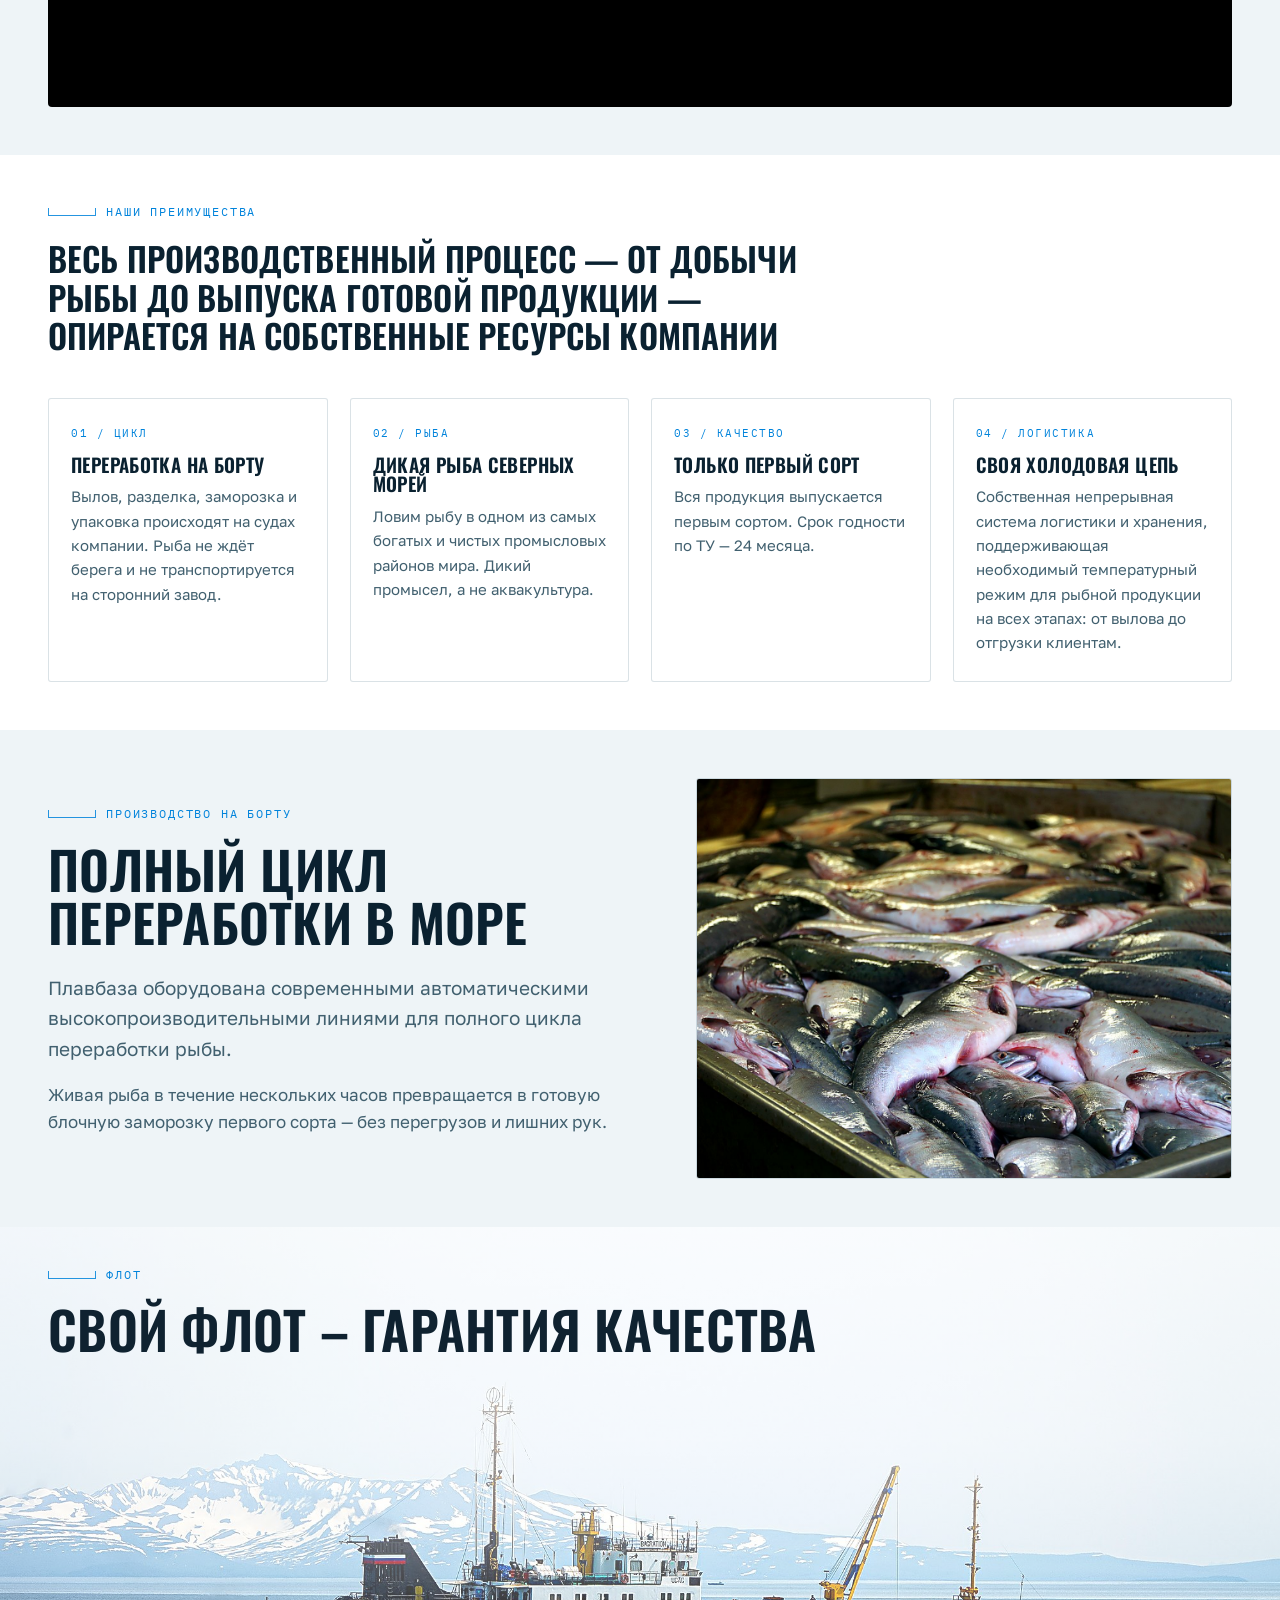
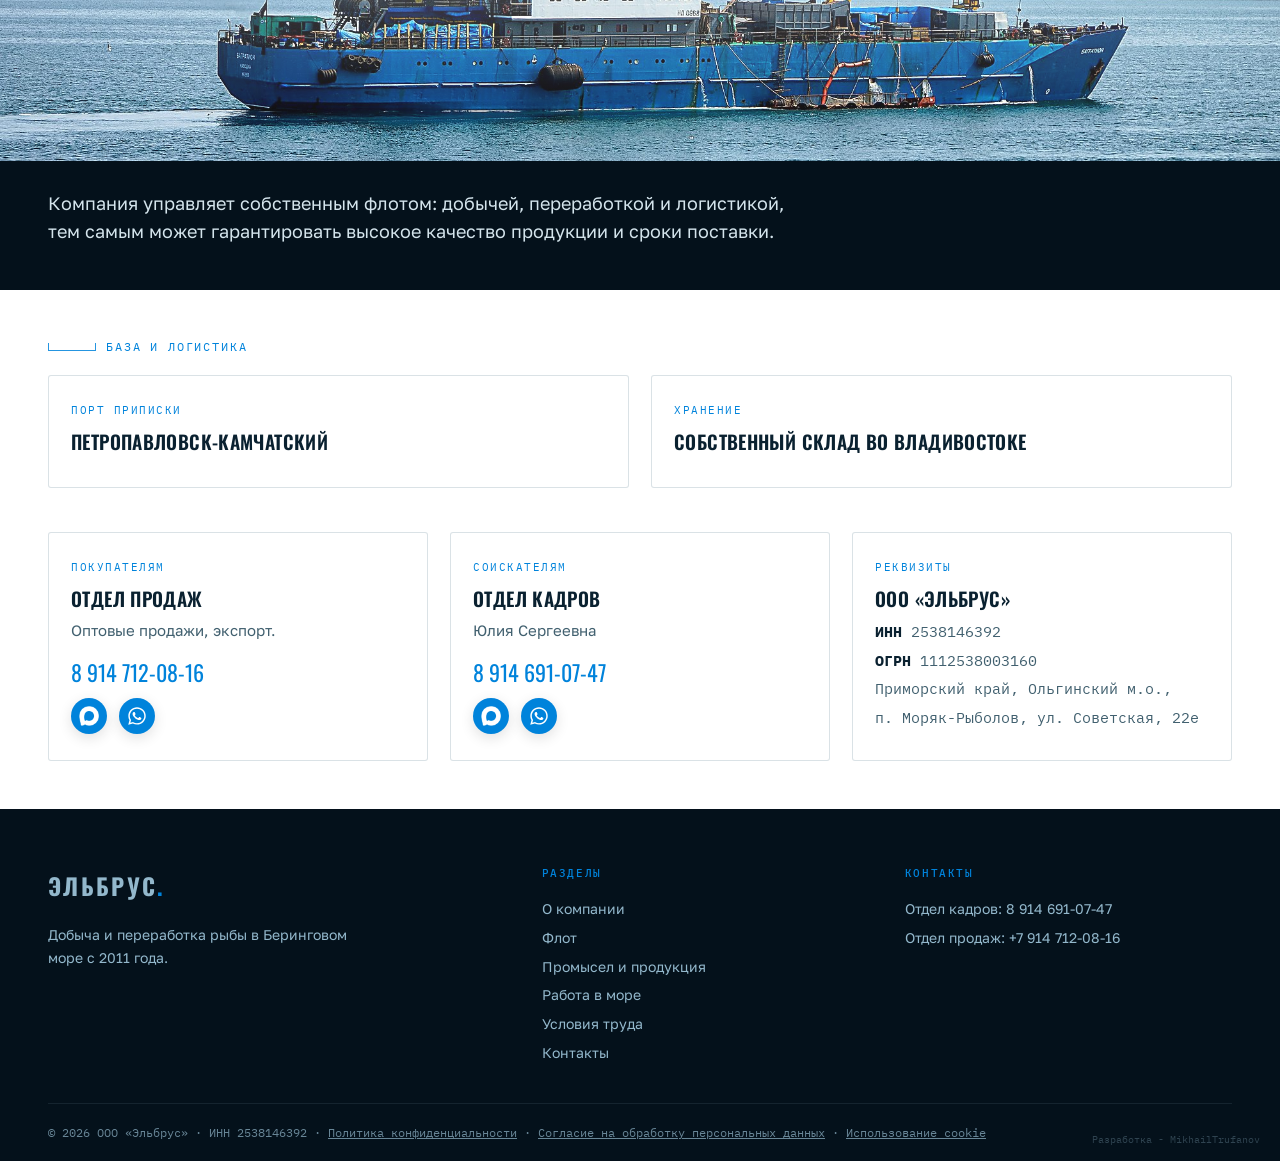
==== commit e8f0881e: "Обновить четыре страницы Elbrus" ====
--- a/Elbrus_o_kompanii.html
+++ b/Elbrus_o_kompanii.html
@@ -473,7 +473,7 @@
         <a href="tel:+79147120816">Отдел продаж: +7 914 712-08-16</a>
       </div>
     </div>
-    <div class="ftr-btm">© 2026 ООО «Эльбрус» · ИНН 2538146392 · <a href="#privacy-policy">Политика конфиденциальности</a> · <a href="#personal-data-consent">Согласие на обработку персональных данных</a></div>
+    <div class="ftr-btm">© 2026 ООО «Эльбрус» · ИНН 2538146392 · <a href="#privacy-policy">Политика конфиденциальности</a> · <a href="#personal-data-consent">Согласие на обработку персональных данных</a> · <a href="#cookie-policy" data-ckc-open>Использование cookie</a></div>
     <a class="ftr-credit" href="#">Разработка - MikhailTrufanov</a>
   </div>
 </footer>
@@ -525,4 +525,385 @@
   else if(mq.addListener){mq.addListener(onDesktop);}
 })();
 </script>
+<!-- PDC-POPUP:START — попапы «Согласие на обработку ПД» и «Политика конфиденциальности» (одинаковые на всех страницах) -->
+<style>
+  .pdc-overlay{position:fixed;inset:0;z-index:10000;display:none;align-items:flex-start;justify-content:center;padding:40px 16px;background:rgba(4,17,27,.6);overflow-y:auto;-webkit-overflow-scrolling:touch}
+  .pdc-overlay.is-open{display:flex}
+  .pdc-modal{position:relative;width:100%;max-width:794px;margin:auto 0;background:#fff;color:#000;border-radius:2px;box-shadow:0 20px 60px rgba(0,0,0,.35);padding:56px 57px 48px 113px}
+  .pdc-doc{color:#000;text-align:justify;hyphens:auto;-webkit-hyphens:auto}
+  .pdc-doc p{margin:0;padding:0;font:inherit;color:inherit;text-align:justify;letter-spacing:normal;text-transform:none}
+  .pdc-doc a{color:#0563C1;text-decoration:underline;word-break:break-all}
+  /* Согласие — как в Word: Calibri 12 pt, множитель 1,16, после абзаца 8 pt, по ширине */
+  .pdc-doc--consent{font-family:Calibri,Carlito,'Segoe UI',Arial,sans-serif;font-size:12pt;line-height:1.16}
+  .pdc-doc--consent p{margin:0 0 8pt}
+  .pdc-doc--consent p.pdc-center{text-align:center;font-weight:700}
+  .pdc-doc--consent p.pdc-empty{height:1.16em}
+  /* Положение — как в Word: Times New Roman 12 pt, множитель 1,16, после абзаца 8 pt, по ширине;
+     все заголовки жирные по центру */
+  .pdc-doc--policy{font-family:'Times New Roman',Times,'Liberation Serif',serif;font-size:12pt;line-height:1.16}
+  .pdc-doc--policy p{margin:0 0 8pt}
+  .pdc-doc--policy p.pp-c{text-align:center}
+  .pdc-doc--policy p.pp-b{font-weight:700;text-align:center}
+  .pdc-close-x{position:absolute;top:12px;right:12px;width:40px;height:40px;display:flex;align-items:center;justify-content:center;padding:0;border:0;background:transparent;color:#000;cursor:pointer;border-radius:2px;transition:.2s}
+  .pdc-close-x:hover{background:#EEF4F7}
+  .pdc-close-x svg{width:22px;height:22px}
+  .pdc-actions{display:flex;justify-content:center;margin-top:24px}
+  .pdc-close-btn{display:inline-flex;align-items:center;justify-content:center;gap:8px;min-width:130px;font-family:'Oswald','Arial Narrow',Impact,sans-serif;text-transform:uppercase;letter-spacing:.07em;font-size:14px;font-weight:500;line-height:1.2;padding:13px 24px;border-radius:2px;border:1px solid #0083DB;background:#0083DB;color:#fff;cursor:pointer;transition:.2s}
+  .pdc-close-btn:hover{background:#0069B0;border-color:#0069B0;color:#fff}
+  body.pdc-lock{overflow:hidden}
+  @media (max-width:820px){.pdc-modal{padding:56px 40px 40px 56px}}
+  @media (max-width:560px){.pdc-overlay{padding:16px}.pdc-modal{padding:52px 18px 28px}.pdc-doc--consent,.pdc-doc--policy{font-size:11pt}}
+</style>
+<div class="pdc-overlay" id="personal-data-consent-popup" data-pdc-hash="#personal-data-consent" aria-hidden="true">
+  <div class="pdc-modal" role="dialog" aria-modal="true" aria-labelledby="pdc-title" tabindex="-1">
+    <button type="button" class="pdc-close-x" data-pdc-close aria-label="Закрыть">
+      <svg viewBox="0 0 24 24" fill="none" stroke="currentColor" stroke-width="2" stroke-linecap="round" aria-hidden="true"><path d="M5 5l14 14M19 5L5 19"/></svg>
+    </button>
+    <div class="pdc-doc pdc-doc--consent">
+      <p class="pdc-center" id="pdc-title">СОГЛАСИЕ НА ОБРАБОТКУ ПЕРСОНАЛЬНЫХ ДАННЫХ</p>
+      <p class="pdc-center">ДЛЯ ПОСЕТИТЕЛЕЙ САЙТА</p>
+      <p class="pdc-empty"></p>
+      <p>Настоящим я (далее по тексту – «Субъект ПД») подтверждаю, что предоставляю ООО «Эльбрус» (ОГРН 1112538003160; ИНН 2538146392; место нахождения692459, Приморский край, Ольгинский район, п. Моряк-Рыболов, ул. Советская, дом 22Е (далее – «Оператор») согласие на обработку всех предоставляемых Мной персональных данных, в том числе:</p>
+      <p>- фамилии; имени; отчества; пола; e-mail; номера телефона и иных данных, размещаемых Субъектом ПД в форме на странице сайта <a href="https://elbrus-fish.ru" target="_blank" rel="noopener">https://elbrus-fish.ru</a> (далее –«Сайт Оператора»), необходимых для получения информации о вакансиях компании, а также пользовательские данные и файлы «cookie» (url и заголовок страницы; реферер страницы; сведения о местоположении и часовом поясе; тип и версия операционной системы; тип и версия браузера; тип устройства и разрешение его экрана; источник, откуда пользователь был перенаправлен на сайт - с какого сайта или по какой рекламе; язык операционной системы и браузера; какие страницы открывает и на какие кнопки нажимает пользователь, сведения об IP-адресах пользователя); сведения о почтовом клиенте; сведения об используемом браузере; сведения о переходах по ссылкам в электронных письмах; сведения о месторасположении; сведения об IP-адресах пользователя, с которых пользователь открывает электронное письмо.</p>
+      <p>1. Субъект ПД соглашается с тем, что Оператор будет обрабатывать персональные данные Субъекта ПД в течение 5 лет, если больший срок не потребуется для достижения следующих целей обработки:</p>
+      <p>• обеспечение соблюдения законодательства Российской Федерации;</p>
+      <p>• получения информации о вакансиях компании с целью трудоустройства и уточнения деталей вакансий Оператора;</p>
+      <p>2. Субъект ПД соглашается с тем, что Оператор будет совершать следующие действия с данными Субъекта ПД: сбор, запись, систематизация, накопление, хранение, уточнение, извлечение, использование, передача (распространение, предоставление, доступ), обезличивание, блокирование, удаление, уничтожение персональных данных, осуществляемые как с использованием средств автоматизации, так и без использования средств автоматизации.</p>
+      <p>3. Политика обработки персональных данных размещена на Сайте Оператора (раздел «Политика конфиденциальности» в нижней части сайта - подвале), посредством которого Субъект ПД взаимодействует с оператором сайта, по любым интересующим его вопросам.</p>
+      <p>4. Субъект ПД уведомлен, о том, что на Сайте оператора установлено программное средство «Яндекс.Метрика», «Yandex SmartCaptcha», «Rutube» использование функционала которых позволяет определить уникального посетителя сайта, формировать сведения о его предпочтениях и поведении на сайте.</p>
+      <p>Для целей анализа пользовательской активности могут собираться: пользовательские данные и файлы «cookie» (url и заголовок страницы; реферер страницы; сведения о местоположении и часовом поясе; тип и версия операционной системы; тип и версия браузера; тип устройства и разрешение его экрана; источник, откуда пользователь был перенаправлен на сайт - с какого сайта или по какой рекламе; язык операционной системы и браузера; какие страницы открывает и на какие кнопки нажимает пользователь, сведения об IP-адресах пользователя); сведения о почтовом клиенте; сведения об используемом браузере; сведения о переходах по ссылкам в электронных письмах; сведения о месторасположении; сведения об IP-адресах пользователя, с которых пользователь открывает электронное письмо.</p>
+      <p>Субъект ПД вправе ознакомиться с политикой оператора в отношении персональных данных и иными правовыми документами сервисов по ссылка <a href="https://yandex.ru/legal" target="_blank" rel="noopener">https://yandex.ru/legal</a>, <a href="https://rutube.ru/info/privacy/" target="_blank" rel="noopener">https://rutube.ru/info/privacy/</a>.</p>
+      <p>5. Цель обработки персональных данных: предоставление полной информации о вакансиях и трудоустройство, предоставление обратной связи, а также анализ пользовательской активности с помощью сервиса «Яндекс.Метрика».</p>
+      <p>6. Настоящее согласие считается подтвержденным/предоставленным Субъектом ПД с момента проставления символа «V» (галочки) в соответствующем поле страницы Сайта Оператора в знак предоставления согласия на обработку персональных данных и нажатия интерактивной кнопки «Отправить» и/или «Отправить» отклик и/или «Отправить заявку» на вышеуказанном сайте.</p>
+      <p>7. Настоящее согласие действует до истечения срока обработки или дня отзыва, путем направления заявления Оператору, в соответствии с требованиями законодательства Российской Федерации.</p>
+      <p>8. Настоящее согласие считается согласованным Субъектом ПД в момент отправки своих персональных данных с использованием Сайта (программного обеспечения, интерфейса и иных компонентов Сайта) посредством действий указанных в п. 6 настоящего Согласия: проставления «галочек» и нажатия активной кнопки «Отправить» и/или «Отправить» отклик и/или «Отправить заявку».</p>
+      <p>9. Оператор осуществляет хранение электронных документов, которые были созданы, переданы или приняты в процессе использования Системы Сайта.</p>
+      <p>НЕ ОТПРАВЛЯЙТЕ ДАННЫЕ И НЕ ИСПОЛЬЗУЙТЕ САЙТ ОПЕРАТОРА, ЕСЛИ ВЫ НЕ СОГЛАСНЫ С НАСТОЯЩИМ СОГЛАСИЕМ НА ОБРАБОТКУ ПЕРСОНАЛЬНЫХ ДАННЫХ СОИСКАТЕЛЯ ПОЛНОСТЬЮ ИЛИ ЧАСТИЧНО.</p>
+      <p>Если у Вас возникнут какие-либо вопросы, пожалуйста, направляйте их по адресу электронной почты: <a href="mailto:Fish042011@mail.ru">Fish042011@mail.ru</a>, либо письмом на указанный выше адрес с указанием соответствующей темы.</p>
+    </div>
+    <div class="pdc-actions">
+      <button type="button" class="pdc-close-btn" data-pdc-close>Закрыть</button>
+    </div>
+  </div>
+</div>
+<div class="pdc-overlay" id="privacy-policy-popup" data-pdc-hash="#privacy-policy" aria-hidden="true">
+  <div class="pdc-modal" role="dialog" aria-modal="true" aria-labelledby="pp-title" tabindex="-1">
+    <button type="button" class="pdc-close-x" data-pdc-close aria-label="Закрыть">
+      <svg viewBox="0 0 24 24" fill="none" stroke="currentColor" stroke-width="2" stroke-linecap="round" aria-hidden="true"><path d="M5 5l14 14M19 5L5 19"/></svg>
+    </button>
+    <div class="pdc-doc pdc-doc--policy">
+      <p id="pp-title" class="pp-c pp-b">ПОЛОЖЕНИЕ ОБ ОБРАБОТКЕ ПЕРСОНАЛЬНЫХ ДАННЫХ</p>
+      <p>&nbsp;</p>
+      <p class="pp-c pp-b">1. Общие положения</p>
+      <p>1.1. Настоящее Положение об обработке персональных данных (далее – Положение) разработано в соответствии с Федеральным законом от 27.07.2006 № 152-ФЗ «О персональных данных» (далее – Закон о персональных данных), Трудовым кодексом Российской Федерации (далее – ТК РФ), Гражданским кодексом Российской Федерации, постановлениями Правительства Российской Федерации и иными нормативными правовыми актами в области персональных данных, а также на основании Политики Оператора в отношении обработки персональных данных.</p>
+      <p>1.2. Настоящее Положение устанавливает порядок и условия обработки персональных данных работников и иных субъектов персональных данных оператором – ООО «Эльбрус» (ОГРН 1112538003160, ИНН 2538146392), местонахождение: 692459, Приморский край, Ольгинский район, п. Моряк-Рыболов, ул. Советская, дом 22Е (далее – Оператор), определяет категории обрабатываемых персональных данных, цели, способы и сроки обработки, порядок хранения, передачи, уничтожения персональных данных, права субъектов персональных данных, а также процедуры, направленные на предотвращение и выявление нарушений законодательства Российской Федерации в области персональных данных, в том числе при размещении видеозаписей с участием работников на сайте Оператора в сети Интернет и в официальных аккаунтах Оператора в социальных сетях (далее – видеозаписей).</p>
+      <p>1.3. Действие настоящего Положения распространяется на всех работников Оператора, имеющих доступ к персональным данным, в том числе участвующих в съёмке, монтаже, размещении, хранении и удалении видеозаписей, являющихся субъектами персональных данных либо участвующих в обработке персональных данных в связи с исполнением трудовых обязанностей.</p>
+      <p>1.4. Обработка персональных данных осуществляется Оператором только при наличии правовых оснований, предусмотренных Законом о персональных данных, ТК РФ, иными федеральными законами, а для обработки персональных данных работников в целях размещения видеозаписей – исключительно при наличии отдельного письменного согласия работника на обработку, распространение персональных данных и использование изображения (далее – Согласие).</p>
+      <p class="pp-c pp-b">2. Категории субъектов персональных данных</p>
+      <p>2.1. Оператор обрабатывает персональные данные следующих категорий субъектов:</p>
+      <p>а) работники Оператора, состоящие с ним в трудовых отношениях;</p>
+      <p>б) бывшие работники Оператора (в пределах, необходимых для исполнения требований законодательства);</p>
+      <p>в) кандидаты на замещение вакантных должностей;</p>
+      <p>г) посетителей официального сайта Оператора <a href="https://elbrus-fish.ru" target="_blank" rel="noopener">https://elbrus-fish.ru</a> ;</p>
+      <p>д) иные субъекты, персональные данные которых обрабатываются Оператором в связи с осуществлением его деятельности.</p>
+      <p>2.2. В целях размещения видеозаписей и/или фотографий обрабатываются персональные данные только тех работников, которые дали Согласие и принимают участие в видеозаписи, фотографии; обработка персональных данных иных лиц, случайно попавших в кадр (посетителей, контрагентов, иных работников), не допускается, за исключением случаев, предусмотренных законодательством (например, съёмка в местах, открытых для свободного посещения, при условии, что изображение таких лиц не является основным объектом использования).</p>
+      <p>&nbsp;</p>
+      <p class="pp-c pp-b">3. Цели обработки персональных данных</p>
+      <p>3.1. Обработка персональных данных осуществляется в целях:</p>
+      <p>а) регулирования трудовых отношений с работниками (ведение кадрового делопроизводства, учёт рабочего времени, начисление оплаты труда, предоставление гарантий и компенсаций, обязательное социальное страхование, соблюдение требований налогового, пенсионного и иного законодательства);</p>
+      <p>б) исполнения требований законодательства Российской Федерации;</p>
+      <p>в) обеспечения безопасности и контроля доступа в помещения Оператора;<br>г) осуществления деятельности, предусмотренной уставом (Положением) Оператора;</p>
+      <p>д) размещения видеозаписей с участием работников на сайте Оператора и в официальных аккаунтах Оператора в социальных сетях в целях информирования о деятельности Оператора, формирования его имиджа, рекламы и маркетинга, сохранения и популяризации корпоративных мероприятий (далее – цель размещения видеозаписей);</p>
+      <p>е) информация, необходимая Оператору для получения предварительной информации о желании рассмотреть открытые вакансии Оператора, формирования индивидуального коммерческого предложения, предоставления обратной связи посетителям сайта, а также анализа пользовательской активности сайта с помощью сервиса «Яндекс.Метрика», «Yandex SmartCaptcha», «Rutube» и передачи данных им о поведении пользователя и использование сервисов.</p>
+      <p>Для целей анализа пользовательской активности могут собираться: пользовательские данные и файлы «cookie» (url и заголовок страницы; реферер страницы; сведения о местоположении и часовом поясе; тип и версия операционной системы; тип и версия браузера; тип устройства и разрешение его экрана; источник, откуда пользователь был перенаправлен на сайт - с какого сайта или по какой рекламе; язык операционной системы и браузера; какие страницы открывает и на какие кнопки нажимает пользователь, сведения об IP-адресах пользователя); сведения о почтовом клиенте; сведения об используемом браузере; сведения о переходах по ссылкам в электронных письмах; сведения о месторасположении; сведения об IP-адресах пользователя, с которых пользователь открывает электронное письмо.</p>
+      <p>Субъект ПД вправе ознакомиться с политикой оператора в отношении персональных данных и иными правовыми документами сервисов по ссылка <a href="https://yandex.ru/legal" target="_blank" rel="noopener">https://yandex.ru/legal</a>, <a href="https://rutube.ru/info/privacy/" target="_blank" rel="noopener">https://rutube.ru/info/privacy/</a>.</p>
+      <p>&nbsp;</p>
+      <p class="pp-c pp-b">4. Объем обрабатываемых персональных данных</p>
+      <p>4.1. Для цели регулирования трудовых отношений обрабатываются персональные данные, предусмотренные трудовым законодательством и необходимыми для исполнения обязанностей работодателя: фамилия, имя, отчество, дата и место рождения, сведения о документе, удостоверяющем личность, адрес места жительства, ИНН, СНИЛС, сведения об образовании и квалификации, сведения о трудовой деятельности и занимаемой должности, сведения о доходах и налоговых вычетах, иные сведения, необходимые для исполнения требований законодательства.</p>
+      <p>4.2. Для цели размещения видеозаписей и фотографий обрабатываются следующие персональные данные работников: фамилия, имя, отчество, занимаемая должность, видеоизображение и/или фотоизображение (в том числе изображение лица), голос, иные сведения, содержащиеся в видеозаписи и непосредственно связанные с участием работника в мероприятии или деятельности Оператора Сбор и обработка сведений о частной жизни, состоянии здоровья, семейном положении, политических и религиозных убеждениях, а равно иных специальных категорий персональных данных для указанной цели не допускаются, если такие сведения не являются необходимыми составной частью видеозаписи и прямо не вытекают из цели обработки.</p>
+      <p>4.3. Обработка персональных данных должна ограничиваться достижением конкретных, заранее определённых и законных целей выполняться в объёме, необходимом и достаточном для их достижения, и не допускать избыточности.</p>
+      <p>&nbsp;</p>
+      <p class="pp-c pp-b">5. Правовые основания обработки персональных данных</p>
+      <p>5.1. Правовыми основаниями обработки персональных данных являются: Конституция Российской Федерации, ТК РФ, Закон о персональных данных, Гражданский кодекс Российской Федерации (в части охраны изображения гражданина – статья 152.1), трудовые договоры с работниками, согласия субъектов персональных данных, устав (Положение) Оператора, иные федеральные законы и нормативные правовые акты, регулирующие отношения в области персональных данных.</p>
+      <p>5.2. Обработка персональных данных работников в цели размещения видеозаписей осуществляется исключительно на основании Согласия, оформленного в письменной форме отдельно от иных документов, подписываемых работником в связи с трудовыми отношениями, Согласие должно быть конкретным, предметным, информированным, сознательным и однозначным и содержать сведения, предусмотренные статьёй 9 Закона о персональных данных: фамилию, имя, отчество и адрес работника, реквизиты документа, удостоверяющего личность, наименование и адрес Оператора, цель обработки, перечень персональных данных, на обработку которых даётся согласие, перечень действий с персональными данными, на совершение которых даётся согласие, и общее описание используемых способов обработки, срок, в течение которого действует Согласие, а также способ его отзыва, подпись работника.</p>
+      <p>5.3. Согласие на распространение персональных данных, разрешённых для распространения, оформляется отдельно от иных согласий работника на обработку персональных данных в соответствии со статьёй 10.1 Закона о персональных данных Молчание или бездействие работника ни при каких обстоятельствах не может считаться согласием на обработку персональных данных, разрешённых для распространения Субъект персональных данных вправе установить запреты на передачу (кроме предоставления доступа) этих персональных данных неограниченному кругу лиц, а также запреты на обработку или условия обработки (кроме получения доступа) неограниченным кругом лиц, отказ Оператора в установлении таких запретов и условий не допускается.</p>
+      <p>5.4. В случае если из Согласия не следует, что работник согласился на распространение персональных данных, такие данные обрабатываются Оператором без права распространения, если не следует, что работник не установил запреты и условия, такие данные обрабатываются Оператором без передачи (распространения, предоставления, доступа) и возможности осуществления иных действий с персональными данными неограниченному кругу лиц.</p>
+      <p>&nbsp;</p>
+      <p class="pp-c pp-b">6. Условия и порядок обработки персональных данных при размещении видеозаписей и фотографий</p>
+      <p>6.1. Съёмка видеозаписей и/или фотография с участием работников осуществляется уполномоченными работниками Оператора (либо привлечёнными лицами на основании договора) в ходе мероприятий, проводимых Оператором (корпоративных праздников, конференций, деловых встреч, иных публичных мероприятий), а также в рабочей обстановке – только при условии предварительного уведомления работников о проведении съёмки и наличия Согласия соответствующих работников.</p>
+      <p>6.2. Перед проведением съёмки уполномоченное лицо обязано: уточнить перечень работников, давших Согласие, проинструктировать съёмочную группу о недопустимости сбора сведений о частной жизни и съёмки лиц, не давших Согласие (за исключением случаев, предусмотренных законом), обеспечить, чтобы изображение работников, отказавшихся от съёмки, не являлось основным объектом видеозаписи либо было исключено при монтаже.</p>
+      <p>6.3. Монтаж и подготовка видеозаписи к публикации осуществляются уполномоченным работником, при этом подлежат исключению фрагменты, содержащие: сведения о частной жизни работников и третьих лиц, не относящиеся к цели обработки, изображения лиц, не давших Согласие (в тех случаях, когда их изображение является основным объектом фрагмента), информацию о состоянии здоровья, семейном положении работников, если такая информация не связана с целью размещения.</p>
+      <p>6.4. Размещение видеозаписи на сайте Оператора в официальных аккаунтах Оператора в социальных сетях осуществляется уполномоченным работником исключительно после: получения подписанного Согласия соответствующего работника (всех работников, изображённых на видеозаписи в качестве основного объекта), проверки готовой видеозаписи на предмет соответствия перечню данных, указанному в Согласии, направления (при необходимости) в уполномоченный орган по защите прав субъектов персональных данных уведомления об обработке персональных данных (изменений к нему) в порядке, предусмотренном статьёй 22 Закона о персональных данных.</p>
+      <p>6.5. При публикации видеозаписи в описании (подписи) к ней указываются фамилия, имя, отчество и должность работника только при наличии Согласия на распространение соответствующих персональных данных Дублирующая информация о работнике, не предусмотренная Согласием (номера телефонов, адреса электронной почты, адреса местожительства и т.п.), размещению не подлежит.</p>
+      <p>6.6. Оператор обеспечивает возможность работнику определить перечень персональных данных, разрешённых для распространения, по каждой категории персональных данных, указанной в Согласии (в том числе путём заполнения соответствующей таблицы в Согласии).</p>
+      <p>6.7. Передача персональных данных, содержащихся в видеозаписях, третьим лицам (в том числе лицам, осуществляющим техническую поддержку сайта, операторам социальных сетей, организаторам мероприятий) допускается только при наличии письменного согласия работника, за исключением случаев, прямо предусмотренных федеральными законами; лица, получающие персональные данные работника, предупреждаются о том, что эти данные могут быть использованы лишь в целях, для которых они сообщены, и обязаны соблюдать режим конфиденциальности (секретности).</p>
+      <p>&nbsp;</p>
+      <p class="pp-c pp-b">7. Сроки обработки и хранения видеозаписей</p>
+      <p>7.1. Видеозаписи, содержащие персональные данные работников, хранятся в течение срока действия Согласия, но не дольше срока, установленного настоящим Положением, после чего подлежат удалению (уничтожению).</p>
+      <p>7.2. Срок хранения видеозаписи в информационных системах Оператора и на материальных носителях не может превышать срока действия Согласия работника, указанного в Согласии, если иное не предусмотрено федеральным законом По истечении указанного срока либо при наступлении иных оснований (отзыв Согласия, прекращение трудовых отношений – в части, превышающей сроки, установленные законодательством об архивном деле) видеозапись и её копии подлежат удалению с сайта, из аккаунтов в социальных сетях, из облачных хранилищ и информационных систем Оператора, а материальные носители – уничтожению с составлением акта.</p>
+      <p>7.3. При отзыве работником Согласия Оператор обязан в срок, не превышающий десяти рабочих дней с момента получения заявления об отзыве, прекратить распространение персональных данных работника и удалить видеозапись с сайта и из аккаунтов в социальных сетях, если иное не предусмотрено законодательством, уведомив работника о совершенных действиях.</p>
+      <p>После поступления требования о прекращении передачи (распространения, предоставления, доступа) персональных данных, действие Согласия на распространение прекращается с момента поступления такого требования Оператору, а дальнейшая обработка персональных данных допускается только при наличии иных законных оснований, указанных в части 2 статьи 6 Закона о персональных данных.</p>
+      <p>&nbsp;</p>
+      <p class="pp-c pp-b">8. Порядок уничтожения персональных данных</p>
+      <p>8.1. Уничтожению подлежат персональные данные: по достижении целей обработки или при наступлении иных законных оснований, при отзыве Согласия работником, установлении факта незаконной обработки – по требованию уполномоченного органа по защите прав субъектов персональных данных или в судебном порядке.</p>
+      <p>8.2. Уничтожение персональных данных, содержащихся в видеозаписях, осуществляется комиссией, назначаемой приказом Оператора, путём удаления видеозаписей из информационных систем Оператора, облачных сервисов и аккаунтов в социальных сетях, а также уничтожения материальных носителей (флеш-накопителей, дисков, карт памяти) способом, исключающим возможность восстановления содержащихся на них сведений (в том числе путём форматирования, физического уничтожения носителя).</p>
+      <p>8.3. Об уничтожении персональных данных составляется акт, в котором указываются: состав комиссии; перечень уничтоженных персональных данных; способ и дата уничтожения; основание уничтожения (реквизиты Согласия, заявления об отзыве, приказа Оператора, требования уполномоченного органа) Акт подписывается членами комиссии и хранится в порядке, установленном для внутренней документации Оператора.</p>
+      <p>&nbsp;</p>
+      <p class="pp-c pp-b">9. Меры по обеспечению безопасности персональных данных</p>
+      <p>9.1. Оператор принимает необходимые правовые, организационные и технические меры для защиты персональных данных от неправомерного или случайного доступа, уничтожения, изменения, блокирования, копирования, предоставления, распространения, а также от иных неправомерных действий, в том числе: назначает лицо, ответственное за организацию обработки персональных данных; определяет угрозы безопасности персональных данных при их обработке в информационных системах; применяет организационные и технические меры, необходимые для выполнения требований к защите персональных данных, установленных Правительством Российской Федерации; устанавливает правила доступа к персональным данным, обрабатываемым в информационных системах (в том числе к аккаунтам в социальных сетях, административным панелям сайта), обеспечивает регистрацию и учет всех действий, совершаемых с персональными данными; осуществляет учёт машинных носителей персональных данных; обеспечивает обнаружение фактов несанкционированного доступа и принятие мер по предупреждению и ликвидации последствий компьютерных атак; осуществляет восстановление персональных данных, модифицированных или уничтоженных вследствие несанкционированного доступа; проводит внутренний контроль и (или) аудит соответствия обработки персональных данных Закону о персональных данных и принятым в соответствии с ним актам, настоящему Положению и Политике Оператора.</p>
+      <p>9.2. Доступ к персональным данным, в том числе к видеозаписям, исходным материалам съёмки и аккаунтам Оператора в социальных сетях, предоставляется только специально уполномоченным работникам Оператора согласно перечню должностей, утверждаемому приказом Оператора, указанные лица предупреждаются о конфиденциальности персональных данных и обязанности соблюдать требования законодательства, а также ознакомляются под подпись с настоящим Положением и Политикой Оператора.</p>
+      <p>9.3. Перечень информационных систем, в которых обрабатываются персональные данные (в том числе информационные системы, используемые для хранения и размещения видеозаписей), уровень защищённости персональных данных и применяемые меры защиты определяются отдельными локальными актами и (или) технической документацией Оператора.</p>
+      <p>&nbsp;</p>
+      <p class="pp-c pp-b">10. Права субъекта персональных данных и порядок их реализации</p>
+      <p>10.1. Работник (субъект персональных данных) имеет право: получать сведения, касающиеся обработки его персональных данных (в том числе сведения о целях, правовых основаниях, способах обработки, применяемых Оператором мерах защиты), в порядке, предусмотренном статьёй 14 Закона о персональных данных, требовать уточнения, блокирования или уничтожения персональных данных, если они являются неполными, устаревшими, неточными, незаконно полученными или не являются необходимыми для заявленной цели обработки, отозвать Согласие в порядке, предусмотренном пунктом 7.3 настоящего Положения, обжаловать действия (бездействие) Оператора в уполномоченном органе по защите прав субъектов персональных данных или в судебном порядке, осуществлять иные права, предусмотренные законодательством.</p>
+      <p>10.2. Оператор обязан предоставить безвозмездно работнику возможность ознакомления с персональными данными, относящимися к этому работнику, в срок, не превышающий десяти рабочих дней с даты получения запроса, а в срок, не превышающий семи рабочих дней со дня представления работником сведений, подтверждающих, что персональные данные являются неполными, неточными, неактуальными, незаконно полученными или не являются необходимыми для заявленной цели обработки, – внести необходимые изменения или уничтожить такие данные, уведомив работника о внесённых изменениях и принятых мерах.</p>
+      <p>10.3. Запросы и обращения работников по вопросам обработки персональных данных направляются лицу, ответственному за организацию обработки персональных данных, в порядке, установленном локальными актами Оператора.</p>
+      <p>&nbsp;</p>
+      <p class="pp-c pp-b">11. Лицо, ответственное за организацию обработки персональных данных</p>
+      <p>11.1. Ответственное лицо назначается приказом Оператора, получает указания непосредственно от исполнительного органа Оператора и подотчётно ему, Ответственное лицо, в частности, обязан: осуществлять внутренний контроль за соблюдением Оператором и его работниками законодательства о персональных данных, в том числе требований к защите персональных данных; доводить до сведения работников положения законодательства, локальных актов и требований к защите персональных данных; организовывать приём и обработку обращений и запросов субъектов персональных данных и (или) осуществлять контроль за их приёмом и обработкой; контролировать соблюдение порядка съёмки, монтажа, размещения, хранения и удаления видеозаписей, предусмотренного настоящим Положением; взаимодействовать с уполномоченным органом по защите прав субъектов персональных данных по вопросам обработки персональных данных.</p>
+      <p class="pp-c pp-b">12. Заключительные положения</p>
+      <p>12.1. Настоящее Положение утверждается приказом Оператора, вступает в силу с даты утверждения и действует до замены его новой редакцией Все изменения и дополнения к настоящему Положению утверждаются приказом Оператора.</p>
+      <p>12.2. Работники Оператора, непосредственно осуществляющие обработку персональных данных, ознакомляются с настоящим Положением под подпись С работниками, впервые принимаемыми на работу, ознакомление проводится до подписания трудового договора.</p>
+      <p>12.3. По вопросам, не урегулированным настоящим Положением, применяются нормы законодательства Российской Федерации в области персональных данных, Политика Оператора в отношении обработки персональных данных и иные локальные акты Оператора.</p>
+      <p>12.4. Контроль за исполнением настоящего Положения осуществляется Ответственным лицом.</p>
+    </div>
+    <div class="pdc-actions">
+      <button type="button" class="pdc-close-btn" data-pdc-close>Закрыть</button>
+    </div>
+  </div>
+</div>
+<script>
+(function(){
+  var popups={};
+  [].forEach.call(document.querySelectorAll('.pdc-overlay[data-pdc-hash]'),function(o){popups[o.getAttribute('data-pdc-hash')]=o;});
+  var current=null,lastFocus=null;
+  function open(o){
+    if(current) close();
+    lastFocus=document.activeElement;
+    current=o;
+    o.classList.add('is-open');
+    o.setAttribute('aria-hidden','false');
+    document.body.classList.add('pdc-lock');
+    o.scrollTop=0;
+    o.querySelector('.pdc-modal').focus();
+  }
+  function close(){
+    if(!current) return;
+    current.classList.remove('is-open');
+    current.setAttribute('aria-hidden','true');
+    current=null;
+    document.body.classList.remove('pdc-lock');
+    if(lastFocus&&lastFocus.focus) lastFocus.focus();
+  }
+  document.addEventListener('click',function(e){
+    var link=e.target.closest&&e.target.closest('a[href^="#"]');
+    if(link&&popups[link.getAttribute('href')]){e.preventDefault();e.stopPropagation();open(popups[link.getAttribute('href')]);return;}
+    if(!current) return;
+    if(e.target===current||(e.target.closest&&e.target.closest('[data-pdc-close]'))) close();
+  },true);
+  document.addEventListener('keydown',function(e){
+    if((e.key==='Escape'||e.key==='Esc')&&current) close();
+  });
+  if(popups[location.hash]) open(popups[location.hash]);
+})();
+</script>
+<!-- PDC-POPUP:END -->
+<!-- COOKIE-CONSENT:START — уведомление об использовании cookie (одинаковое на всех страницах) -->
+<style>
+  .ckc-banner{position:fixed;right:24px;bottom:24px;z-index:40;box-sizing:border-box;width:calc(100% - 48px);max-width:900px;display:flex;align-items:flex-start;gap:32px;padding:28px 32px;background:#fff;color:var(--ink,#0A2130);border-radius:14px;box-shadow:0 14px 44px rgba(4,17,27,.18),0 2px 8px rgba(4,17,27,.08);font-family:var(--body,'Golos Text','Segoe UI',system-ui,sans-serif);font-size:15px;line-height:1.6;animation:ckc-in .35s ease both}
+  .ckc-banner[hidden],.ckc-overlay[hidden]{display:none!important}
+  .ckc-banner__text{flex:1 1 auto;min-width:0}
+  .ckc-banner__text p{margin:0 0 6px;color:inherit}
+  .ckc-link{display:inline;margin:0;padding:0;border:0;background:none;font:inherit;color:var(--steel,#1B4A66);text-decoration:underline;text-underline-offset:3px;cursor:pointer}
+  .ckc-link:hover{color:var(--blue,#0083DB)}
+  .ckc-btn{flex:0 0 auto;display:inline-flex;align-items:center;justify-content:center;min-width:160px;margin:0;font-family:var(--display,'Oswald','Arial Narrow',Impact,sans-serif);text-transform:uppercase;letter-spacing:.07em;font-size:14px;font-weight:500;line-height:1.2;padding:15px 28px;border-radius:2px;border:1px solid var(--orange,#F07A1E);background:var(--orange,#F07A1E);color:var(--abyss,#04111B);cursor:pointer;transition:background-color .2s,border-color .2s}
+  .ckc-btn:hover{background:var(--orange-d,#D2650F);border-color:var(--orange-d,#D2650F)}
+  .ckc-link:focus-visible,.ckc-btn:focus-visible,.ckc-x:focus-visible,.ckc-modal a:focus-visible{outline:3px solid var(--blue,#0083DB);outline-offset:3px;border-radius:2px}
+  .ckc-overlay{position:fixed;inset:0;z-index:9990;display:flex;align-items:center;justify-content:center;box-sizing:border-box;padding:24px;background:rgba(4,17,27,.6);animation:ckc-fade .2s ease both}
+  .ckc-modal{position:relative;box-sizing:border-box;width:100%;max-width:760px;max-height:calc(100vh - 48px);max-height:calc(100dvh - 48px);display:flex;flex-direction:column;background:#fff;color:var(--ink,#0A2130);border-radius:14px;box-shadow:0 20px 60px rgba(0,0,0,.35);font-family:var(--body,'Golos Text','Segoe UI',system-ui,sans-serif);outline:none}
+  .ckc-modal__body{flex:1 1 auto;min-height:0;overflow-y:auto;overscroll-behavior:contain;-webkit-overflow-scrolling:touch;padding:44px 48px 12px}
+  .ckc-modal__title{margin:0 48px 20px 0;font-family:var(--display,'Oswald','Arial Narrow',Impact,sans-serif);font-weight:500;text-transform:uppercase;letter-spacing:.02em;font-size:26px;line-height:1.2;color:var(--ink,#0A2130)}
+  .ckc-modal__body p{margin:0 0 14px;font-size:16px;line-height:1.62;color:var(--ink,#0A2130)}
+  .ckc-modal__body a{color:var(--steel,#1B4A66);text-decoration:underline;text-underline-offset:3px;word-break:break-word}
+  .ckc-modal__body a:hover{color:var(--blue,#0083DB)}
+  .ckc-modal__foot{flex:0 0 auto;display:flex;justify-content:flex-end;padding:20px 48px 32px;border-top:1px solid #E3ECF1}
+  .ckc-x{position:absolute;top:14px;right:14px;width:40px;height:40px;display:flex;align-items:center;justify-content:center;padding:0;border:0;background:transparent;color:var(--ink,#0A2130);cursor:pointer;border-radius:2px;transition:background-color .2s}
+  .ckc-x:hover{background:var(--ice,#EEF4F7)}
+  .ckc-x svg{width:22px;height:22px}
+  body.ckc-lock{overflow:hidden}
+  @keyframes ckc-in{from{opacity:0;transform:translateY(12px)}to{opacity:1;transform:none}}
+  @keyframes ckc-fade{from{opacity:0}to{opacity:1}}
+  @media (prefers-reduced-motion:reduce){.ckc-banner,.ckc-overlay{animation:none}}
+  @media (max-width:640px){
+    .ckc-banner{right:12px;left:12px;bottom:12px;bottom:max(12px,env(safe-area-inset-bottom));width:auto;flex-direction:column;align-items:stretch;gap:16px;padding:20px;font-size:14px}
+    .ckc-banner .ckc-btn{width:100%}
+    .ckc-overlay{padding:12px}
+    .ckc-modal{max-height:calc(100vh - 24px);max-height:calc(100dvh - 24px)}
+    .ckc-modal__body{padding:52px 20px 8px}
+    .ckc-modal__title{margin-right:0;font-size:21px}
+    .ckc-modal__body p{font-size:15px}
+    .ckc-modal__foot{padding:16px 20px 20px}
+    .ckc-modal__foot .ckc-btn{width:100%}
+  }
+</style>
+<div class="ckc-banner" id="ckc-banner" role="region" aria-label="Уведомление об использовании cookie" hidden>
+  <div class="ckc-banner__text">
+    <p>Мы используем файлы cookie, чтобы улучшать работу сайта. Нажимая «Согласен», вы соглашаетесь с условиями их использования. Отключить cookie можно в настройках вашего браузера.</p>
+    <button type="button" class="ckc-link" data-ckc-open>Узнать подробнее</button>
+  </div>
+  <button type="button" class="ckc-btn" data-ckc-accept>Согласен</button>
+</div>
+<div class="ckc-overlay" id="ckc-overlay" hidden>
+  <div class="ckc-modal" role="dialog" aria-modal="true" aria-labelledby="ckc-title" tabindex="-1">
+    <button type="button" class="ckc-x" data-ckc-close aria-label="Закрыть">
+      <svg viewBox="0 0 24 24" fill="none" stroke="currentColor" stroke-width="2" stroke-linecap="round" aria-hidden="true"><path d="M5 5l14 14M19 5L5 19"/></svg>
+    </button>
+    <div class="ckc-modal__body">
+      <h2 class="ckc-modal__title" id="ckc-title">Мы используем файлы cookie</h2>
+      <p>При посещении сайта <a href="https://elbrus-fish.ru">https://elbrus-fish.ru</a> ООО «Эльбрус» и подключённые сторонние сервисы могут использовать файлы cookie — небольшие файлы, сохраняемые в вашем браузере.</p>
+      <p>ООО «Эльбрус» использует сервис «Яндекс Метрика» для сбора статистики и анализа посещаемости сайта. Эта информация помогает улучшать содержание сайта и делать его удобнее для посетителей.</p>
+      <p>При использовании сайта могут обрабатываться идентификаторы cookie, IP-адрес, сведения о браузере и устройстве, посещённых страницах, источнике перехода и действиях на сайте.</p>
+      <p>Нажимая кнопку «Согласен», вы соглашаетесь на использование cookie и связанную с этим обработку технических данных для указанных целей. Подробнее об обработке данных — в <a href="#privacy-policy">Политике конфиденциальности</a>.</p>
+      <p>Если вы не хотите использовать cookie, вы можете ограничить или отключить их в настройках браузера на каждом устройстве, с которого посещаете сайт. В этом случае некоторые функции сайта могут быть недоступны. Отключение cookie не означает автоматического прекращения всей передачи технических данных при посещении сайта.</p>
+      <p>По вопросам обработки персональных данных и отзыва согласия можно обратиться по адресу <a href="mailto:Fish042011@mail.ru">Fish042011@mail.ru</a>.</p>
+    </div>
+    <div class="ckc-modal__foot">
+      <button type="button" class="ckc-btn" data-ckc-accept>Согласен</button>
+    </div>
+  </div>
+</div>
+<script>
+(function(){
+  /* Версия текста уведомления. Если условия изменятся и нужно новое
+     подтверждение от всех посетителей — увеличьте номер. */
+  var VERSION='1';
+  var NAME='elbrus_cookie_consent';
+  var MAX_AGE=180*24*60*60; /* 180 дней, в секундах */
+
+  var banner=document.getElementById('ckc-banner');
+  var overlay=document.getElementById('ckc-overlay');
+  if(!banner||!overlay) return;
+  var dialog=overlay.querySelector('.ckc-modal');
+  var accepted=false, isOpen=false, lastFocus=null, downOnBackdrop=false;
+
+  /* ---- чтение / запись cookie (любая ошибка браузера не ломает сайт) ---- */
+  function readCookie(){
+    var raw; try{ raw=document.cookie||''; }catch(e){ return false; }
+    var parts=raw.split(';');
+    for(var i=0;i<parts.length;i++){
+      var p=parts[i].replace(/^\s+/,'');
+      if(p.indexOf(NAME+'=')!==0) continue;
+      if(isValid(p.slice(NAME.length+1))) return true;
+    }
+    return false;
+  }
+  function isValid(value){
+    try{
+      var f=decodeURIComponent(value).split('|'); /* accepted|<версия>|<дата нажатия ISO> */
+      if(f.length!==3||f[0]!=='accepted'||f[1]!==VERSION) return false;
+      var t=Date.parse(f[2]); if(isNaN(t)) return false;
+      var age=Date.now()-t;
+      return age>-864e5 && age<MAX_AGE*1000; /* допуск сутки на расхождение часов */
+    }catch(e){ return false; }
+  }
+  function writeCookie(){
+    try{
+      var now=new Date();
+      var value=encodeURIComponent('accepted|'+VERSION+'|'+now.toISOString());
+      var c=NAME+'='+value+'; Max-Age='+MAX_AGE+'; Expires='+new Date(now.getTime()+MAX_AGE*1000).toUTCString()+'; Path=/; SameSite=Lax';
+      if(/(^|\.)elbrus-fish\.ru$/i.test(location.hostname)) c+='; Domain=elbrus-fish.ru';
+      if(location.protocol==='https:') c+='; Secure';
+      document.cookie=c;
+    }catch(e){}
+  }
+
+  /* ---- маленькое уведомление ---- */
+  function showBanner(){ if(!accepted) banner.hidden=false; }
+  function hideBanner(){ banner.hidden=true; }
+
+  /* ---- большое окно ---- */
+  function isVisible(el){ return !!(el&&el.isConnected!==false&&el.focus&&(el.offsetWidth||el.offsetHeight||el.getClientRects().length)); }
+  function pdcOpen(){ return !!document.querySelector('.pdc-overlay.is-open'); }
+  function lock(){
+    var sbw=window.innerWidth-document.documentElement.clientWidth;
+    if(sbw>0) document.body.style.paddingRight=sbw+'px';
+    document.body.classList.add('ckc-lock');
+  }
+  function unlock(){
+    document.body.classList.remove('ckc-lock');
+    document.body.style.paddingRight='';
+  }
+  function openModal(trigger){
+    if(isOpen) return;
+    lastFocus=trigger||document.activeElement;
+    isOpen=true;
+    hideBanner();
+    overlay.hidden=false;
+    lock();
+    overlay.querySelector('.ckc-modal__body').scrollTop=0;
+    dialog.focus();
+  }
+  function closeModal(){
+    if(!isOpen) return;
+    isOpen=false;
+    overlay.hidden=true;
+    unlock();
+    showBanner(); /* без сохранения согласия маленькое уведомление возвращается */
+    if(isVisible(lastFocus)) lastFocus.focus();
+    else if(!banner.hidden) banner.querySelector('[data-ckc-accept]').focus();
+    lastFocus=null;
+  }
+
+  /* ---- единый обработчик обеих кнопок «Согласен» ---- */
+  function accept(){
+    writeCookie();
+    accepted=true; /* если браузер запретил cookie — уведомление не вернётся хотя бы до перехода на другую страницу */
+    var back=lastFocus;
+    hideBanner();
+    if(isOpen){
+      isOpen=false;
+      overlay.hidden=true;
+      unlock();
+      lastFocus=null;
+      if(isVisible(back)) back.focus();
+    }
+  }
+
+  document.addEventListener('click',function(e){
+    var t=e.target;
+    if(!t||!t.closest) return;
+    var opener=t.closest('[data-ckc-open]');
+    if(opener){ e.preventDefault(); openModal(opener); return; }
+    if(t.closest('[data-ckc-accept]')){ e.preventDefault(); accept(); return; }
+    if(isOpen&&t.closest('[data-ckc-close]')){ e.preventDefault(); closeModal(); }
+  });
+  /* закрытие по клику на затемнённый фон (нажатие и отпускание — на самом фоне) */
+  overlay.addEventListener('mousedown',function(e){ downOnBackdrop=(e.target===overlay); });
+  overlay.addEventListener('click',function(e){
+    if(e.target===overlay&&downOnBackdrop) closeModal();
+    downOnBackdrop=false;
+  });
+  /* Escape и удержание фокуса внутри окна. Слушатель на этапе перехвата:
+     если поверх открыта Политика конфиденциальности, Escape закрывает только её. */
+  window.addEventListener('keydown',function(e){
+    if(!isOpen||pdcOpen()) return;
+    if(e.key==='Escape'||e.key==='Esc'){ e.preventDefault(); closeModal(); return; }
+    if(e.key!=='Tab') return;
+    var f=[].filter.call(dialog.querySelectorAll('a[href],button:not([disabled]),[tabindex]:not([tabindex="-1"])'),isVisible);
+    if(!f.length) return;
+    var first=f[0], last=f[f.length-1], a=document.activeElement;
+    if(e.shiftKey&&(a===first||a===dialog)){ e.preventDefault(); last.focus(); }
+    else if(!e.shiftKey&&a===last){ e.preventDefault(); first.focus(); }
+    else if(!dialog.contains(a)){ e.preventDefault(); first.focus(); }
+  },true);
+
+  /* Проверка записи до первого показа: уведомление скрыто в разметке
+     и появляется только если действующего согласия нет — без мигания. */
+  accepted=readCookie();
+  if(location.hash==='#cookie-policy') openModal(null);
+  else showBanner();
+  window.addEventListener('hashchange',function(){ if(location.hash==='#cookie-policy') openModal(null); });
+})();
+</script>
+<!-- COOKIE-CONSENT:END -->
 </body></html>
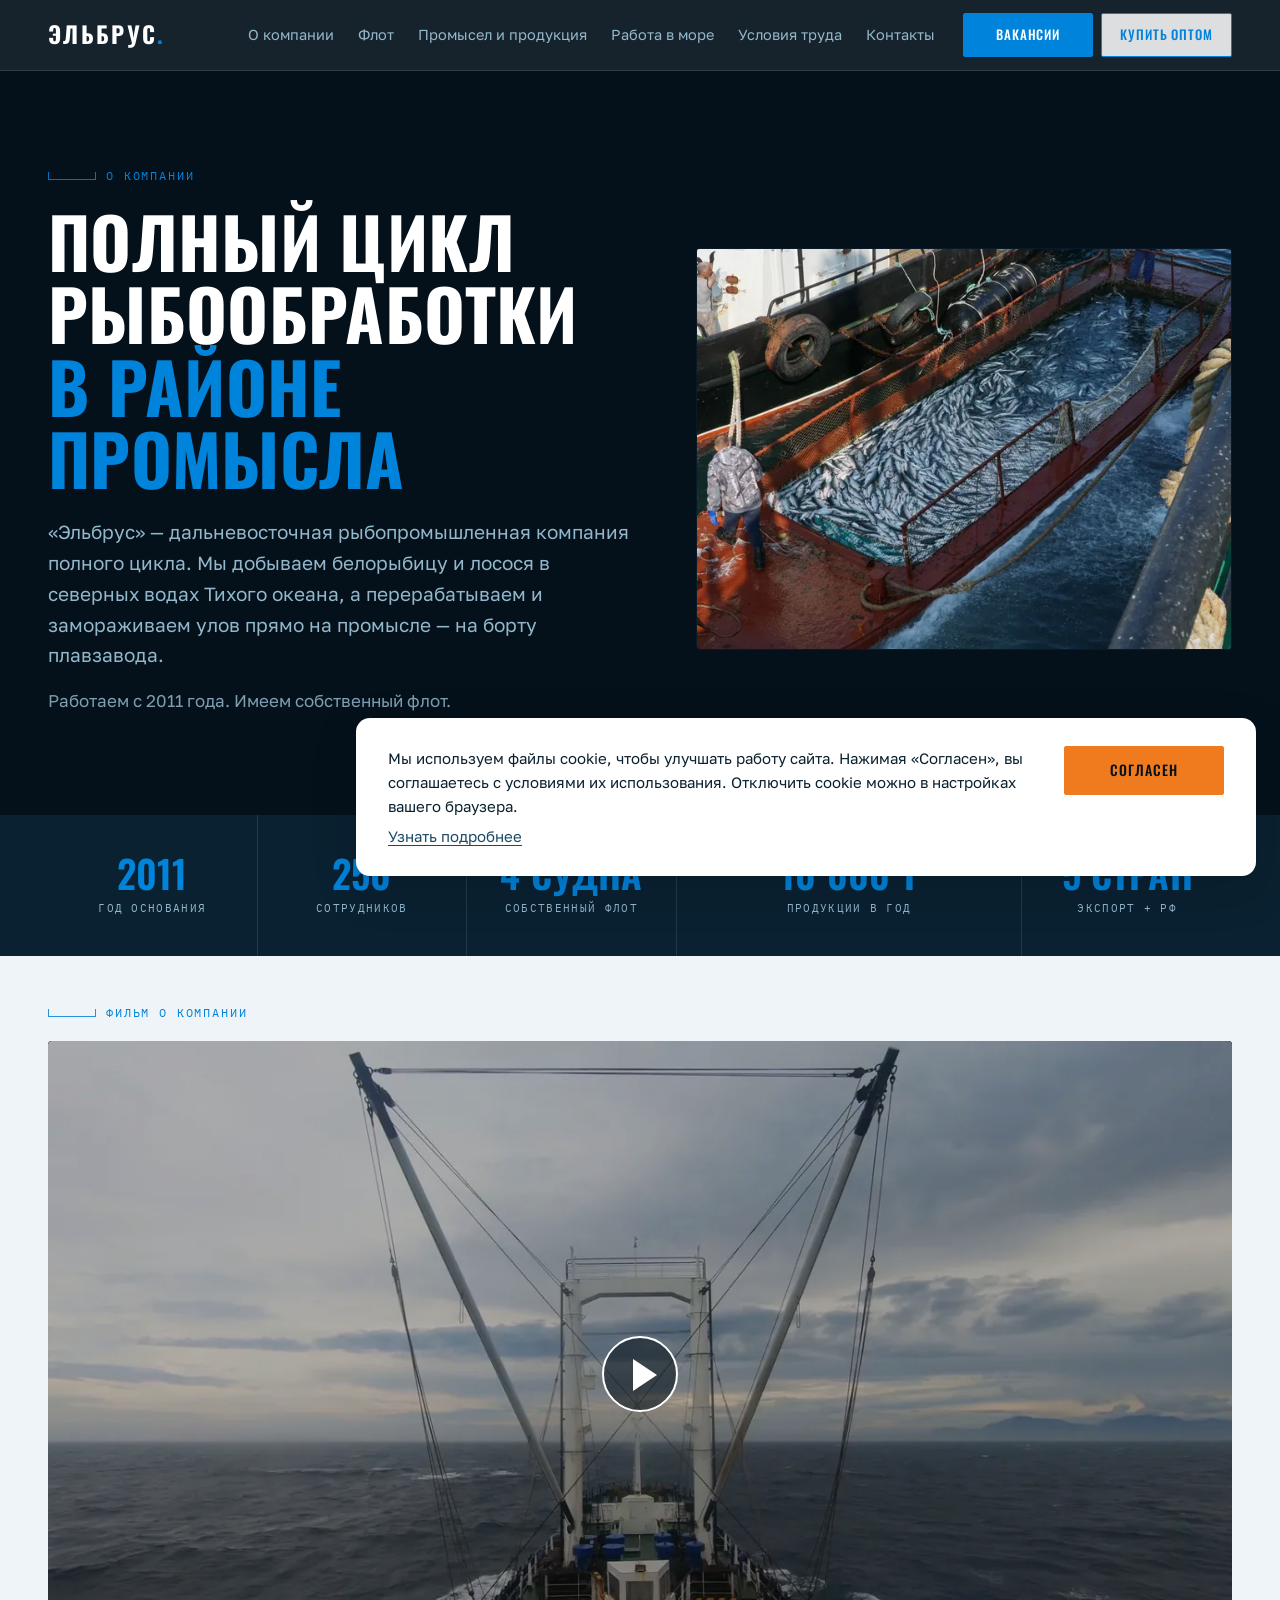
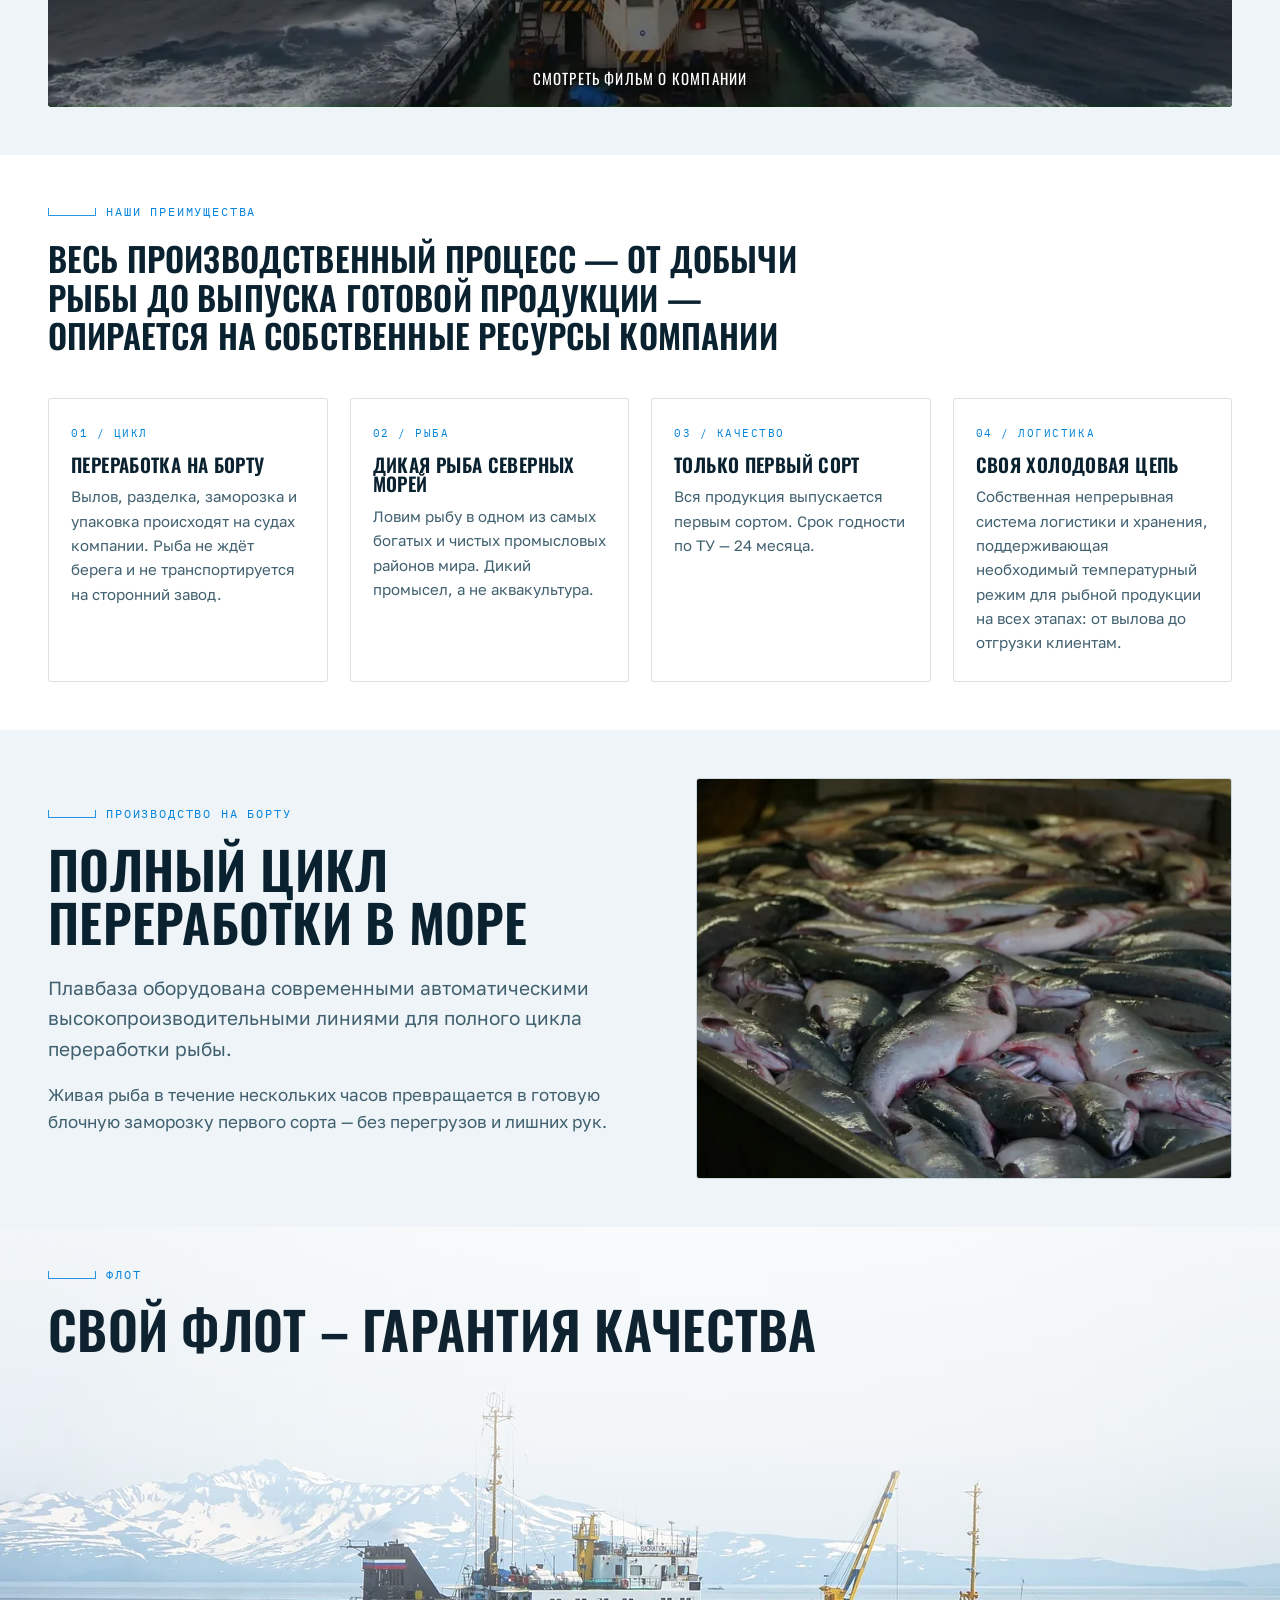
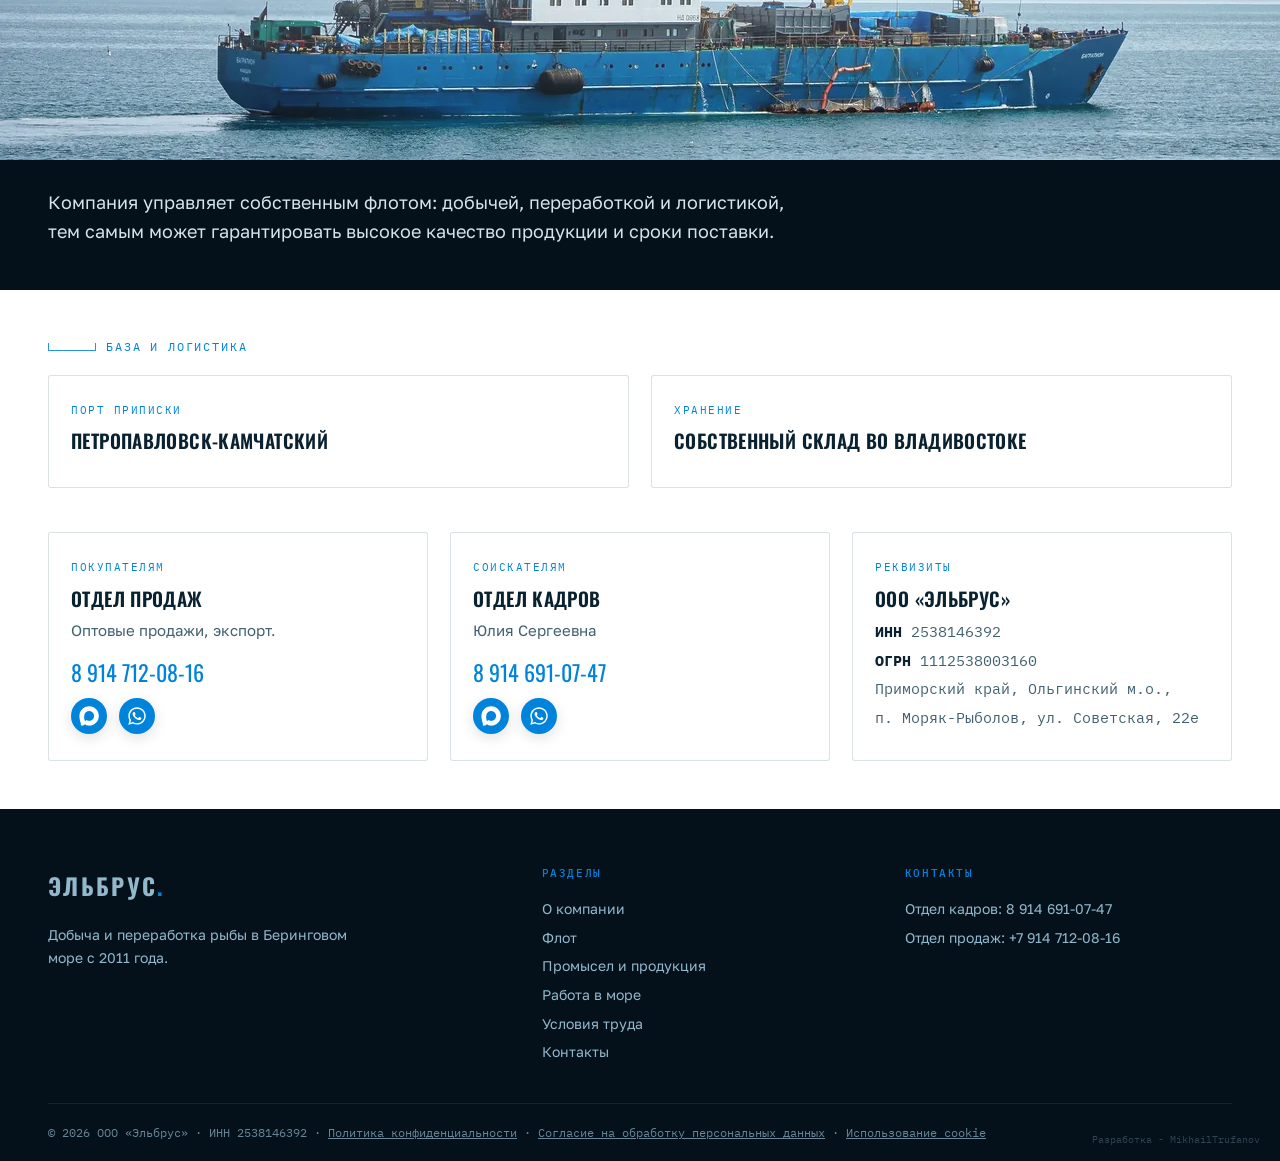
==== commit d601900b: "Обновить страницы, Метрику и медиа сайта" ====
--- a/Elbrus_o_kompanii.html
+++ b/Elbrus_o_kompanii.html
@@ -1,5 +1,18 @@
 <!DOCTYPE html><html lang="ru"><head><meta charset="utf-8">
-<meta name="viewport" content="width=device-width, initial-scale=1"><title>ООО «Эльбрус» — О компании</title><link rel="preconnect" href="https://fonts.googleapis.com"><link rel="preconnect" href="https://fonts.gstatic.com" crossorigin><link href="https://fonts.googleapis.com/css2?family=Oswald:wght@400;500;600;700&family=Golos+Text:wght@400;500;600;700&family=IBM+Plex+Mono:wght@400;500&display=swap" rel="stylesheet">
+<meta name="viewport" content="width=device-width, initial-scale=1">
+  <script src="js/metrika.js" async></script><title>ООО «Эльбрус» — О компании</title>
+  <meta name="description" content="ООО «Эльбрус» — дальневосточная рыбопромышленная компания полного цикла с 2011 года: собственный флот из 4 судов, добыча и переработка рыбы на борту, 10 000 тонн продукции в год.">
+  <link rel="canonical" href="https://elbrus-fish.ru/Elbrus_o_kompanii.html">
+  <meta property="og:type" content="website">
+  <meta property="og:site_name" content="ООО «Эльбрус»">
+  <meta property="og:locale" content="ru_RU">
+  <meta property="og:title" content="ООО «Эльбрус» — О компании">
+  <meta property="og:description" content="ООО «Эльбрус» — дальневосточная рыбопромышленная компания полного цикла с 2011 года: собственный флот из 4 судов, добыча и переработка рыбы на борту, 10 000 тонн продукции в год.">
+  <meta property="og:url" content="https://elbrus-fish.ru/Elbrus_o_kompanii.html">
+  <meta property="og:image" content="https://elbrus-fish.ru/pics/og/elbrus-og.jpg">
+  <meta property="og:image:width" content="1200">
+  <meta property="og:image:height" content="630">
+<link rel="preconnect" href="https://fonts.googleapis.com"><link rel="preconnect" href="https://fonts.gstatic.com" crossorigin><link href="https://fonts.googleapis.com/css2?family=Oswald:wght@400;500;600;700&family=Golos+Text:wght@400&family=IBM+Plex+Mono:wght@400;500&display=swap" rel="stylesheet">
 <style>
 :root{
   --abyss:#04111B; --hull:#0A2131; --steel:#1B4A66; --edge:#22506E;
@@ -13,7 +26,7 @@
 *{box-sizing:border-box}
 html{scroll-behavior:smooth}
 body{margin:0;overflow-x:hidden;background:var(--paper);color:var(--ink);font-family:var(--body);font-size:17px;line-height:1.62;-webkit-font-smoothing:antialiased}
-img{max-width:100%;display:block}
+img{max-width:100%;height:auto;display:block}
 a{color:inherit}
 .wrap{max-width:var(--wrap);margin:0 auto;padding:0 28px}
 
@@ -317,7 +330,7 @@
 @media(max-width:600px){.about-third{max-width:100%!important}.trust.t3 .wrap{grid-template-columns:1fr}.gallery{grid-template-columns:1fr}.band-scrim{background:linear-gradient(180deg,rgba(4,17,27,.55),rgba(4,17,27,.75))}}
 @media(max-width:720px){.page-hero{padding-top:32px}}
 </style></head><body>
-<header class="hdr">
+<header class="hdr" id="top">
   <div class="wrap">
     <a href="index.html" class="logo">ЭЛЬБРУС<span>.</span></a>
     <nav class="nav">
@@ -334,7 +347,7 @@
   </div>
 </header>
 
-<section class="page-hero">
+<section class="page-hero" id="about">
   <div class="wrap">
     <div class="two" style="align-items:center;gap:56px">
       <div>
@@ -343,7 +356,7 @@
         <p class="lead" style="color:var(--foam);margin-top:24px">«Эльбрус» — дальневосточная рыбопромышленная компания полного цикла. Мы добываем белорыбицу и лосося в северных водах Тихого океана, а перерабатываем и замораживаем улов прямо на промысле — на борту плавзавода.</p>
         <p style="color:var(--foam);opacity:.85">Работаем с 2011 года. Имеем собственный флот.</p>
       </div>
-      <figure class="ph-photo" style="aspect-ratio:4/3"><img src="[data-uri]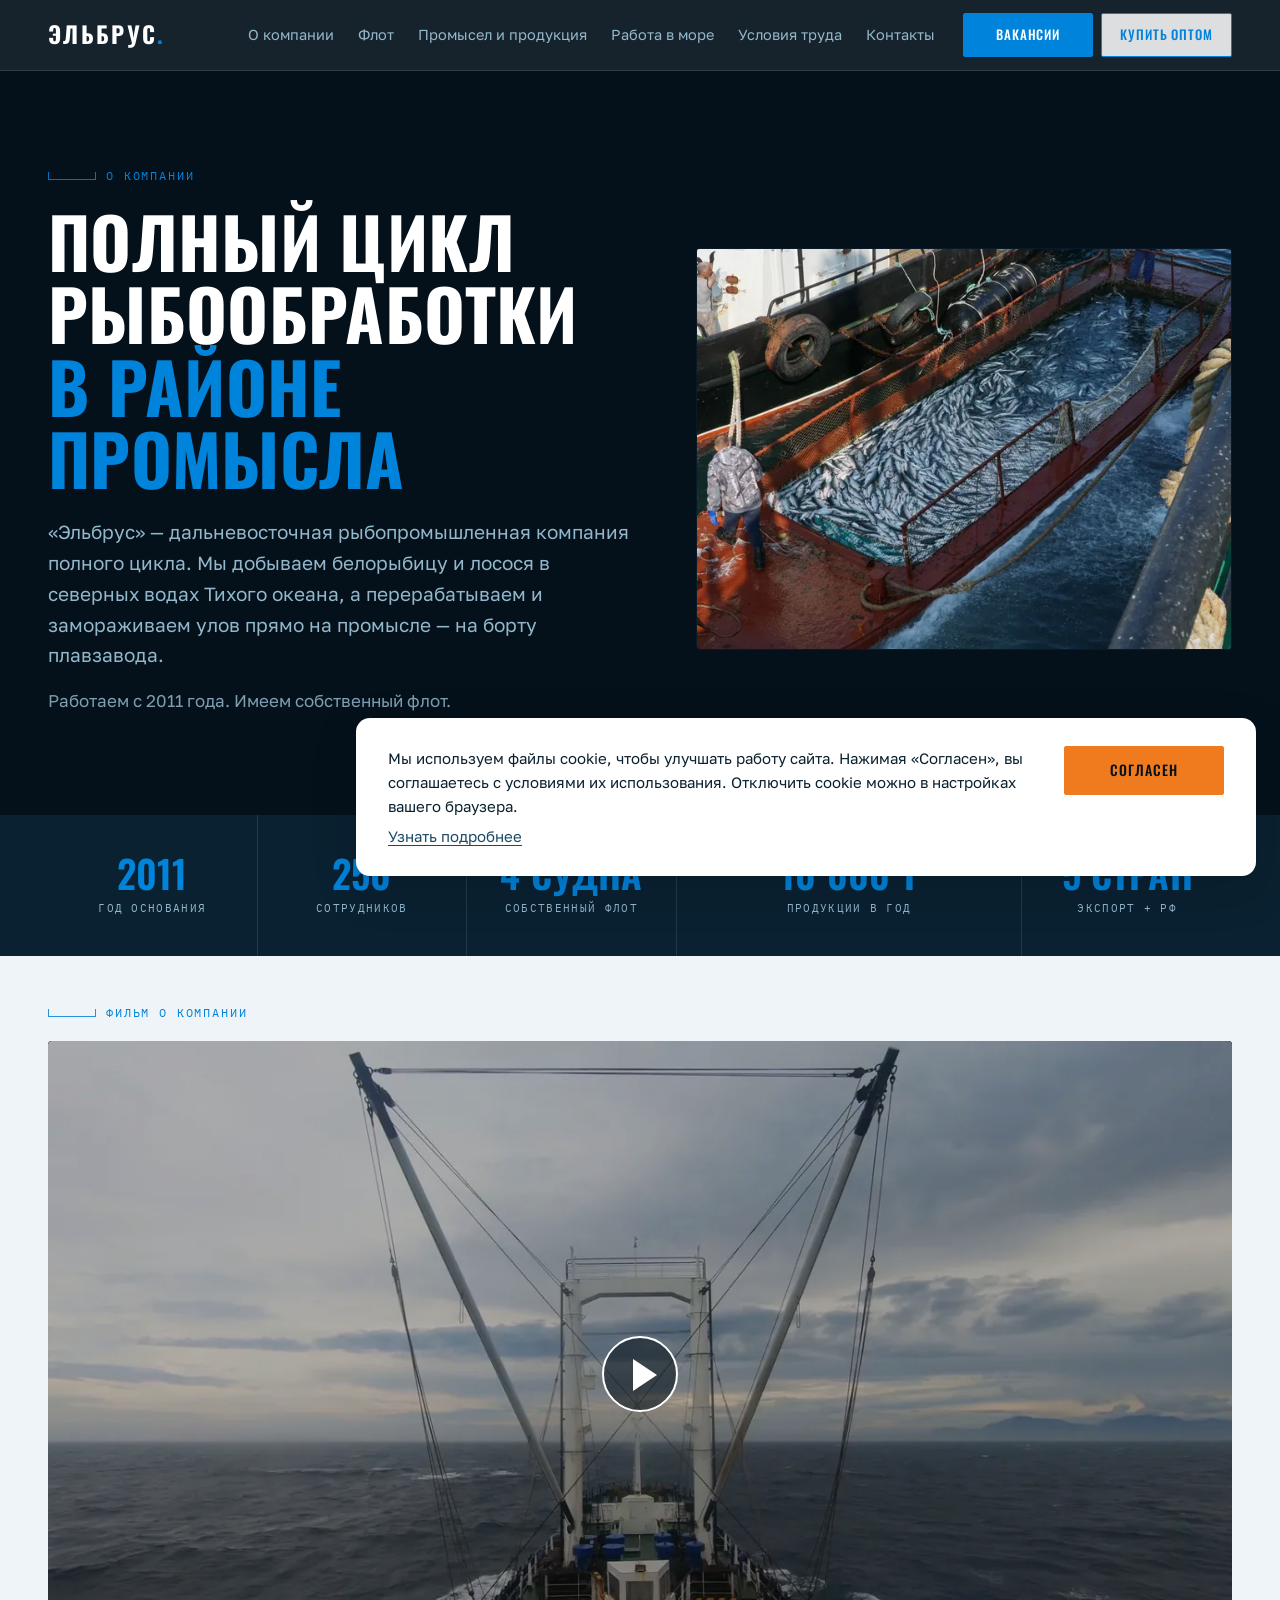
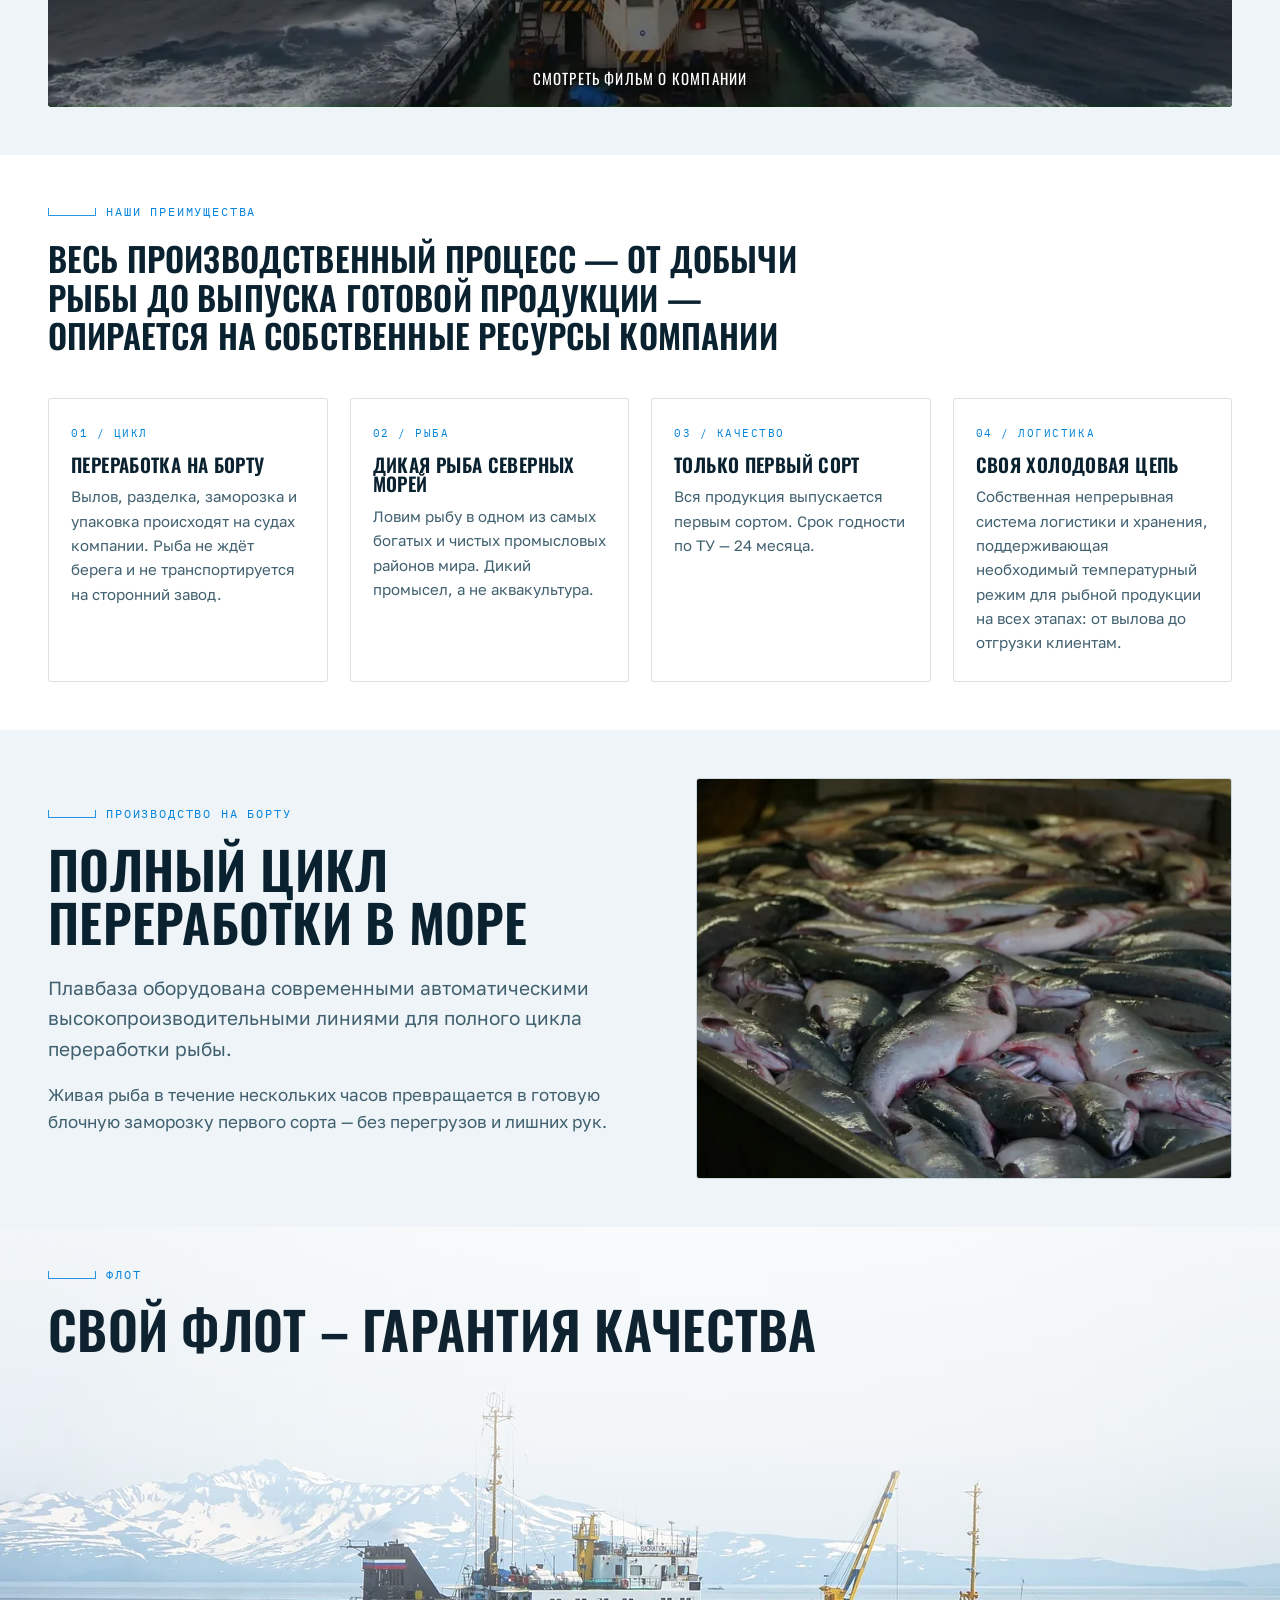
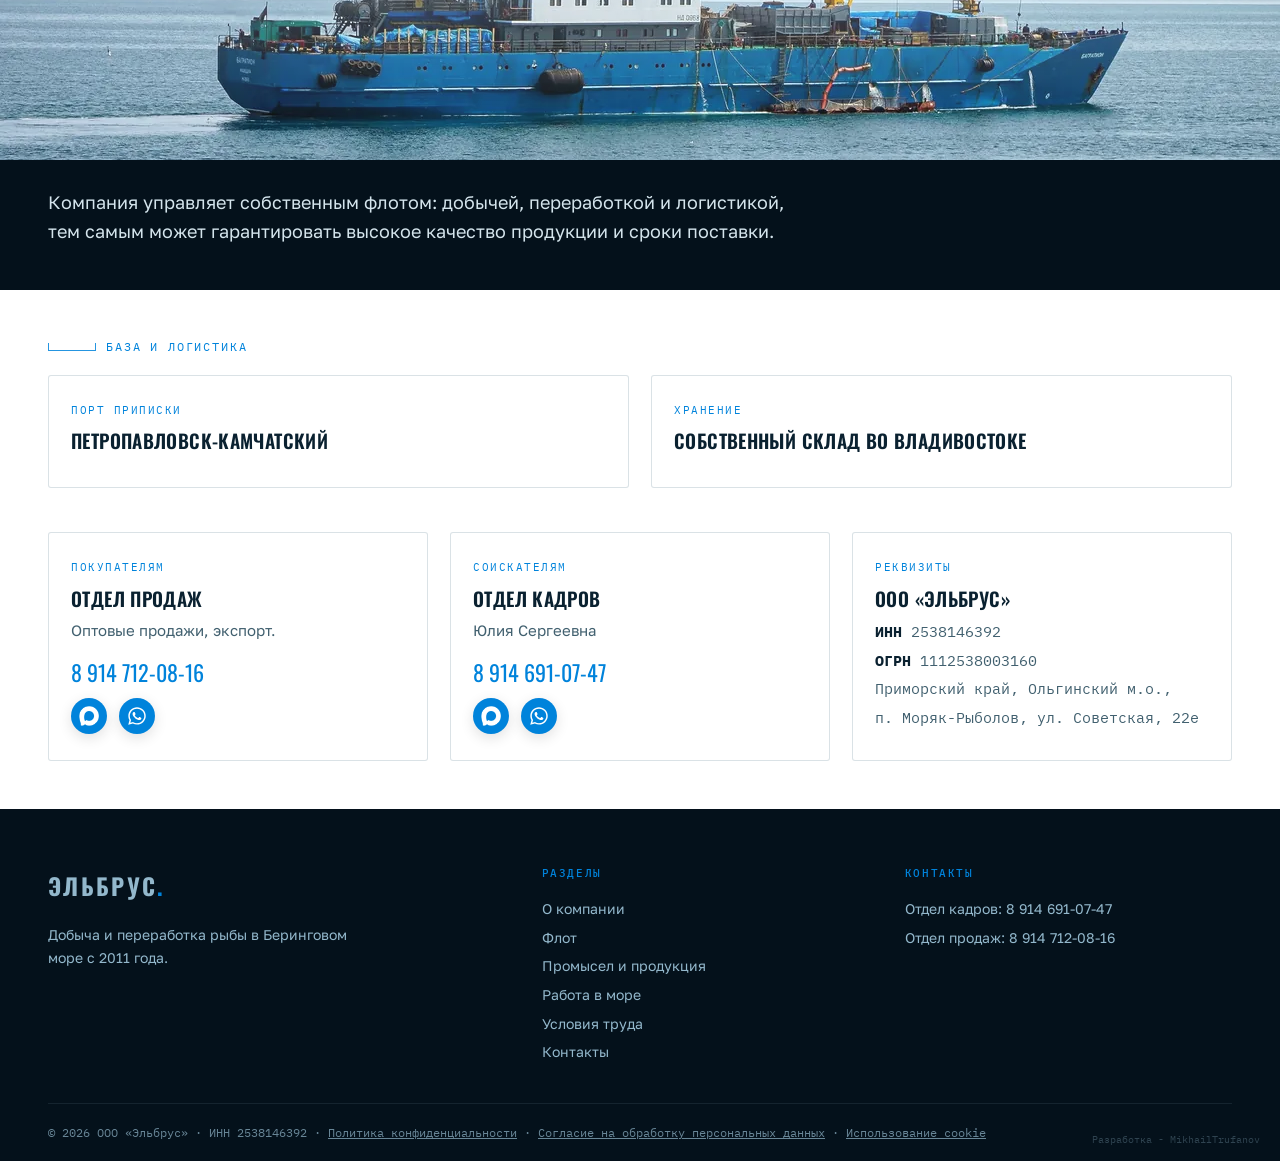
